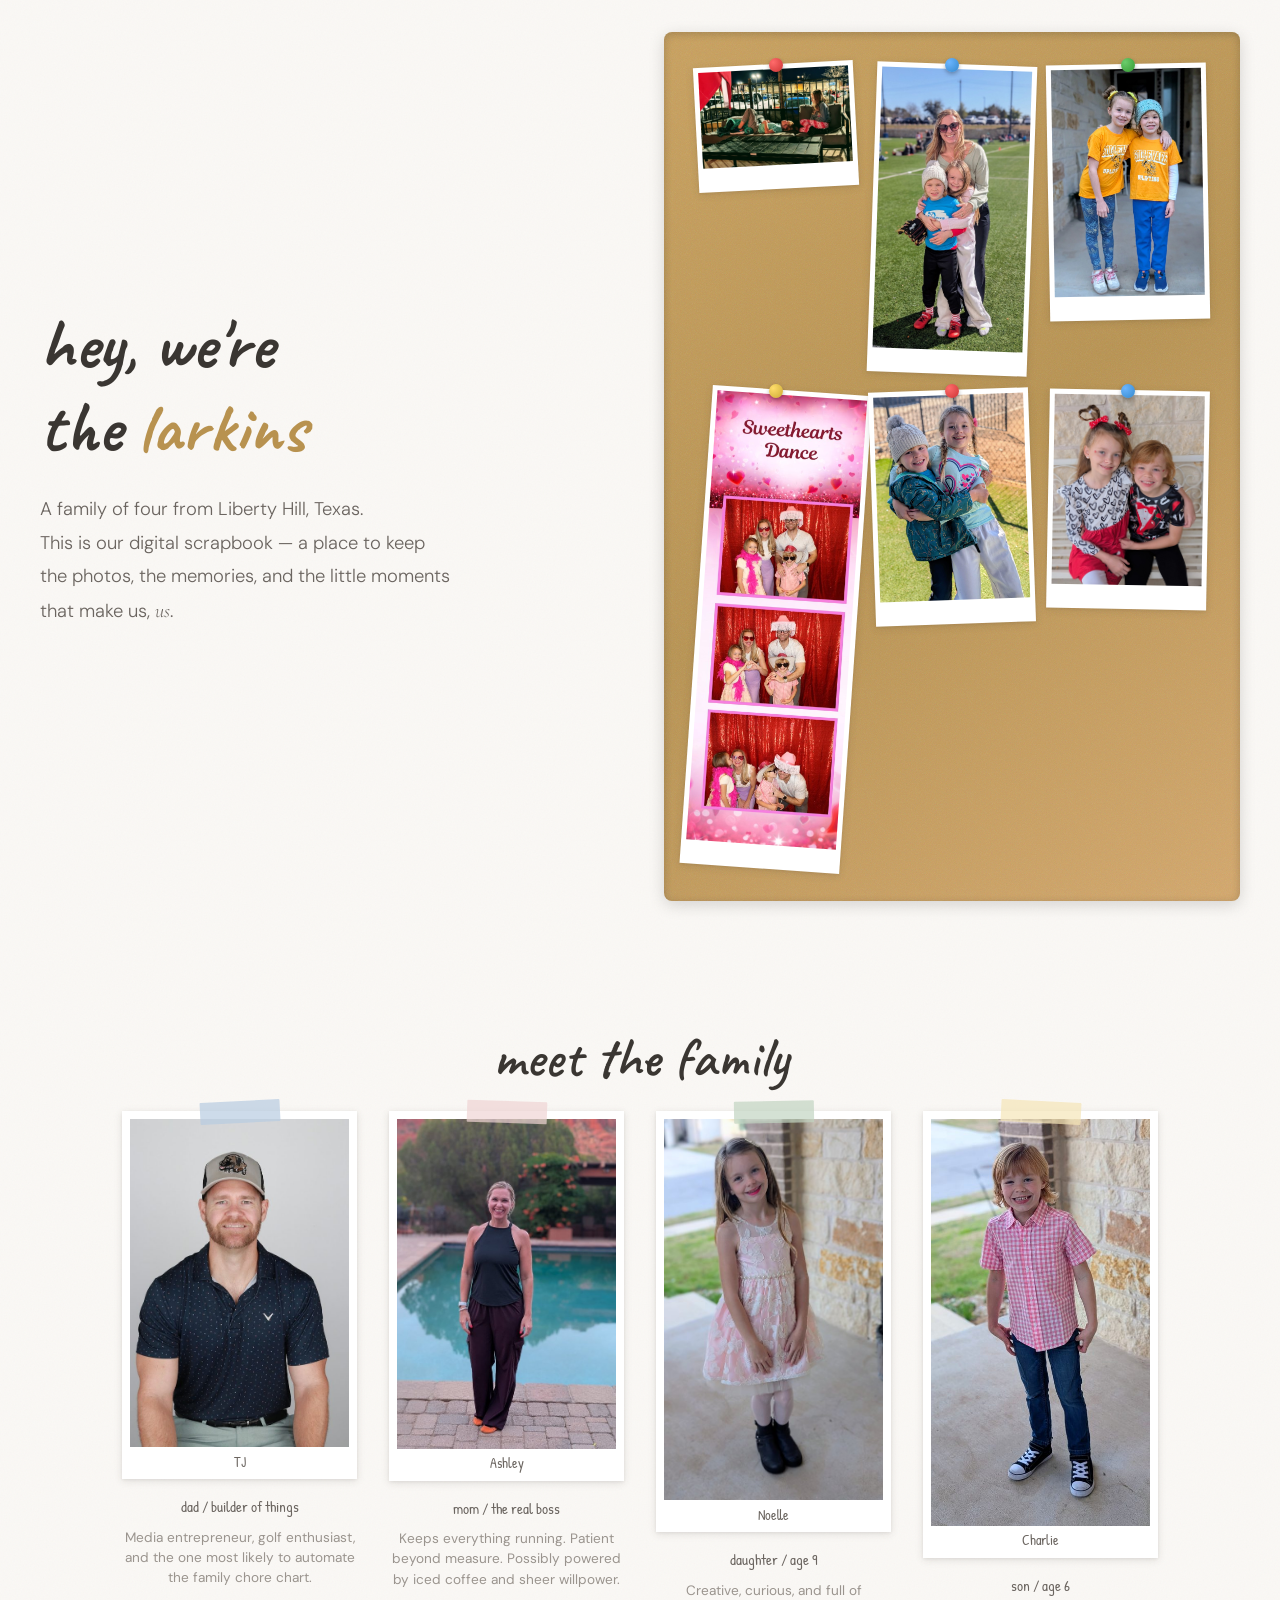
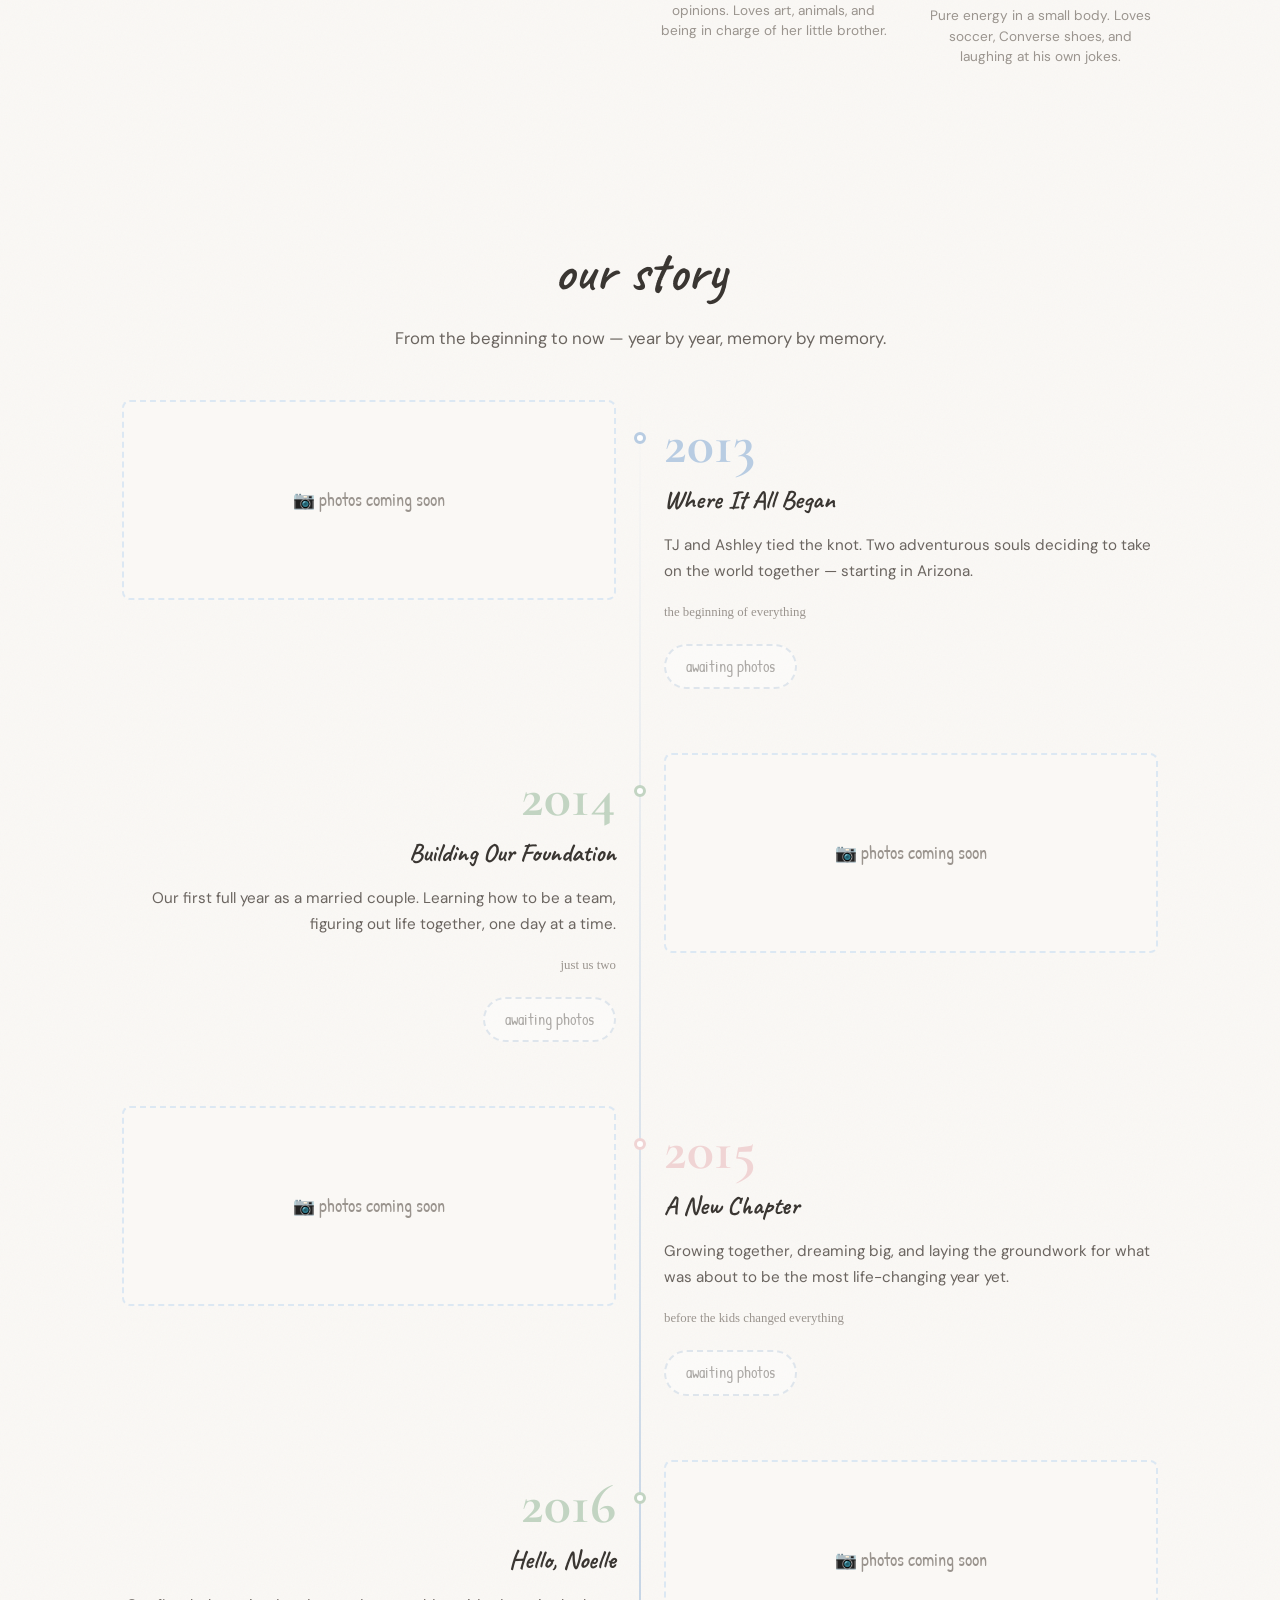
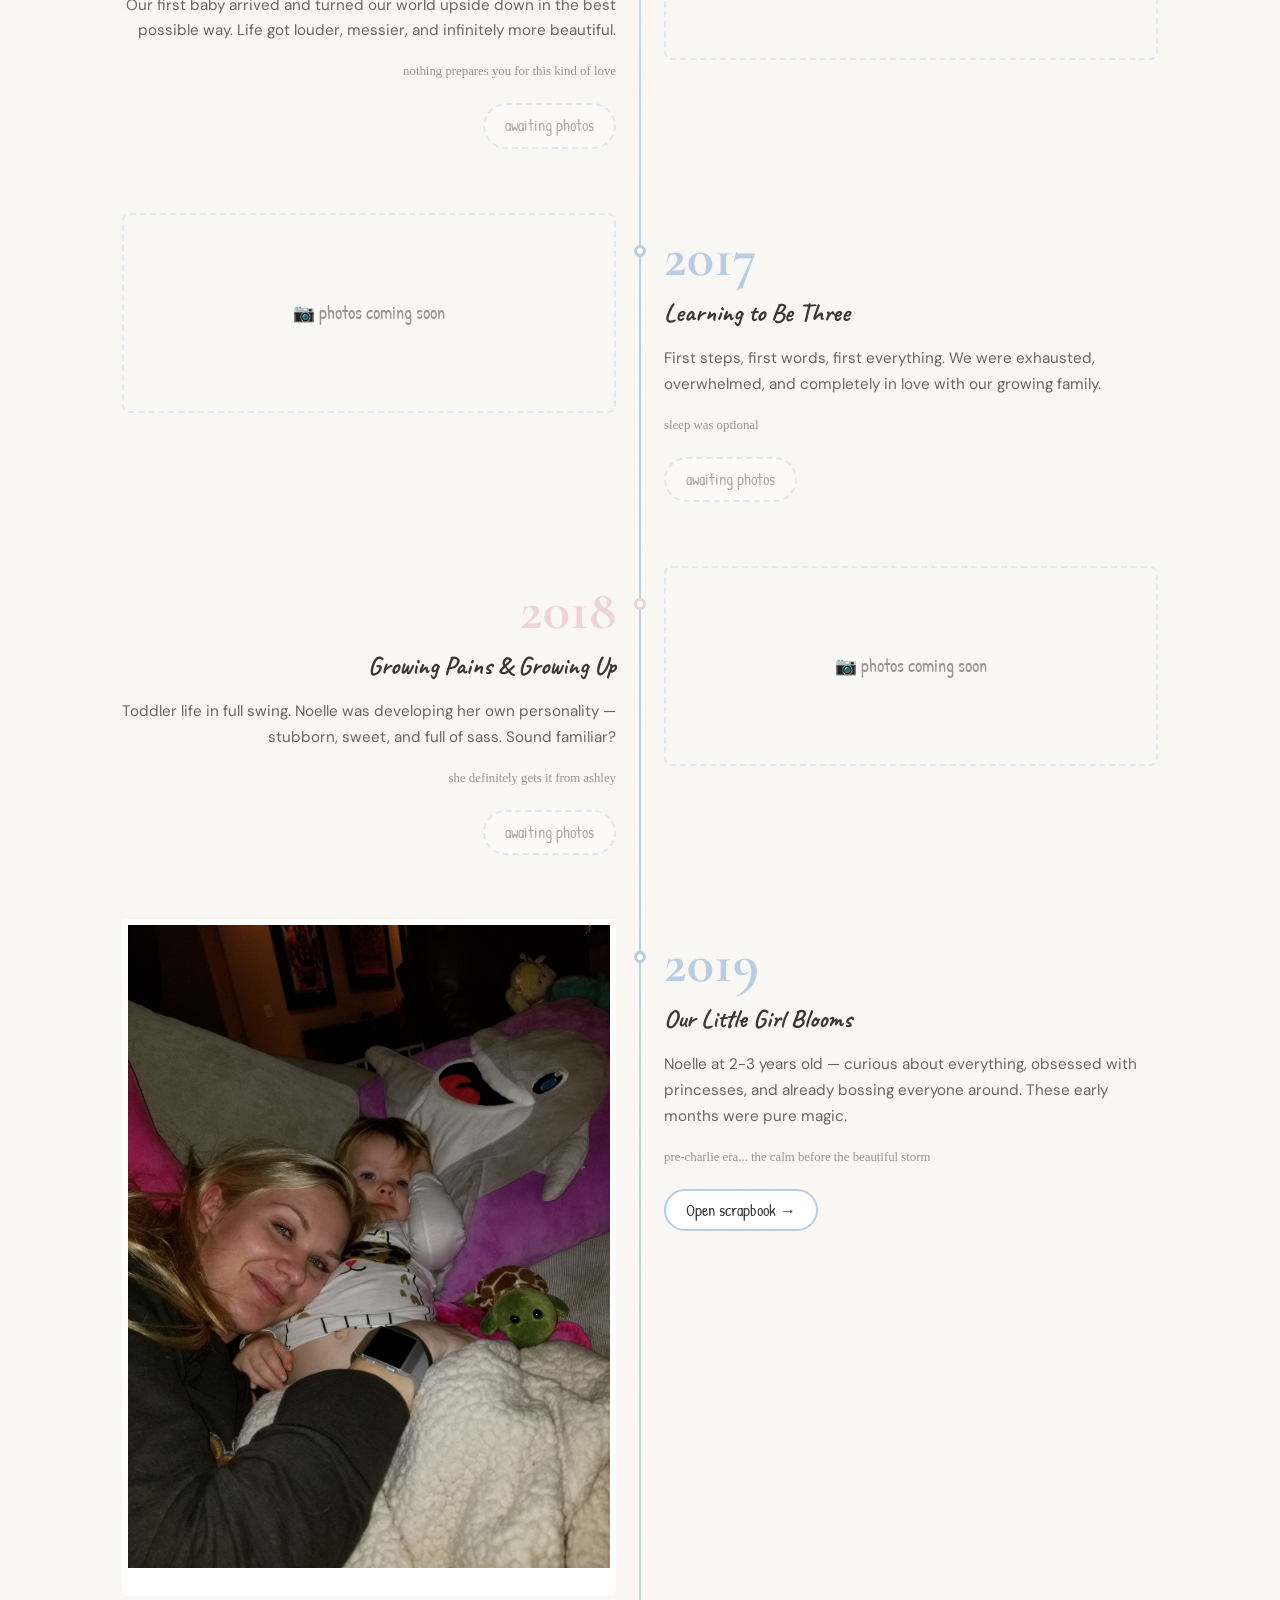
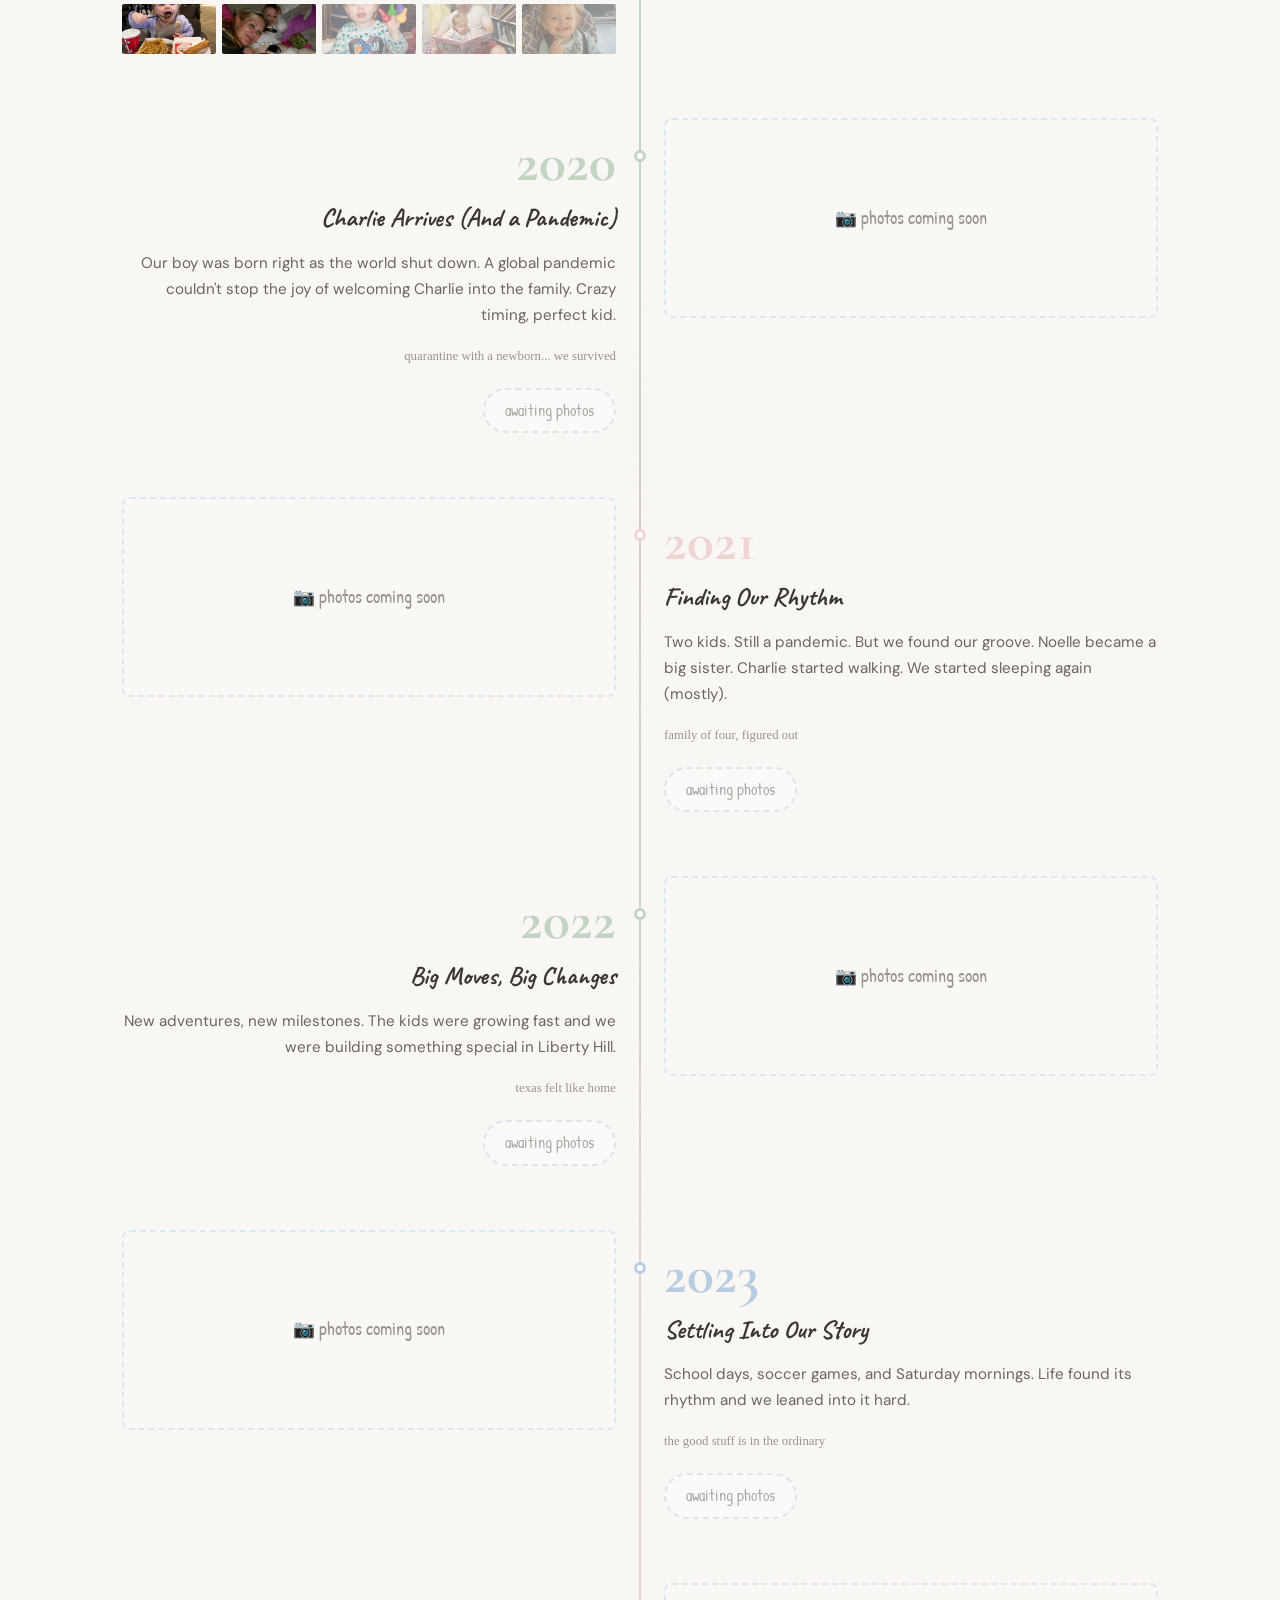
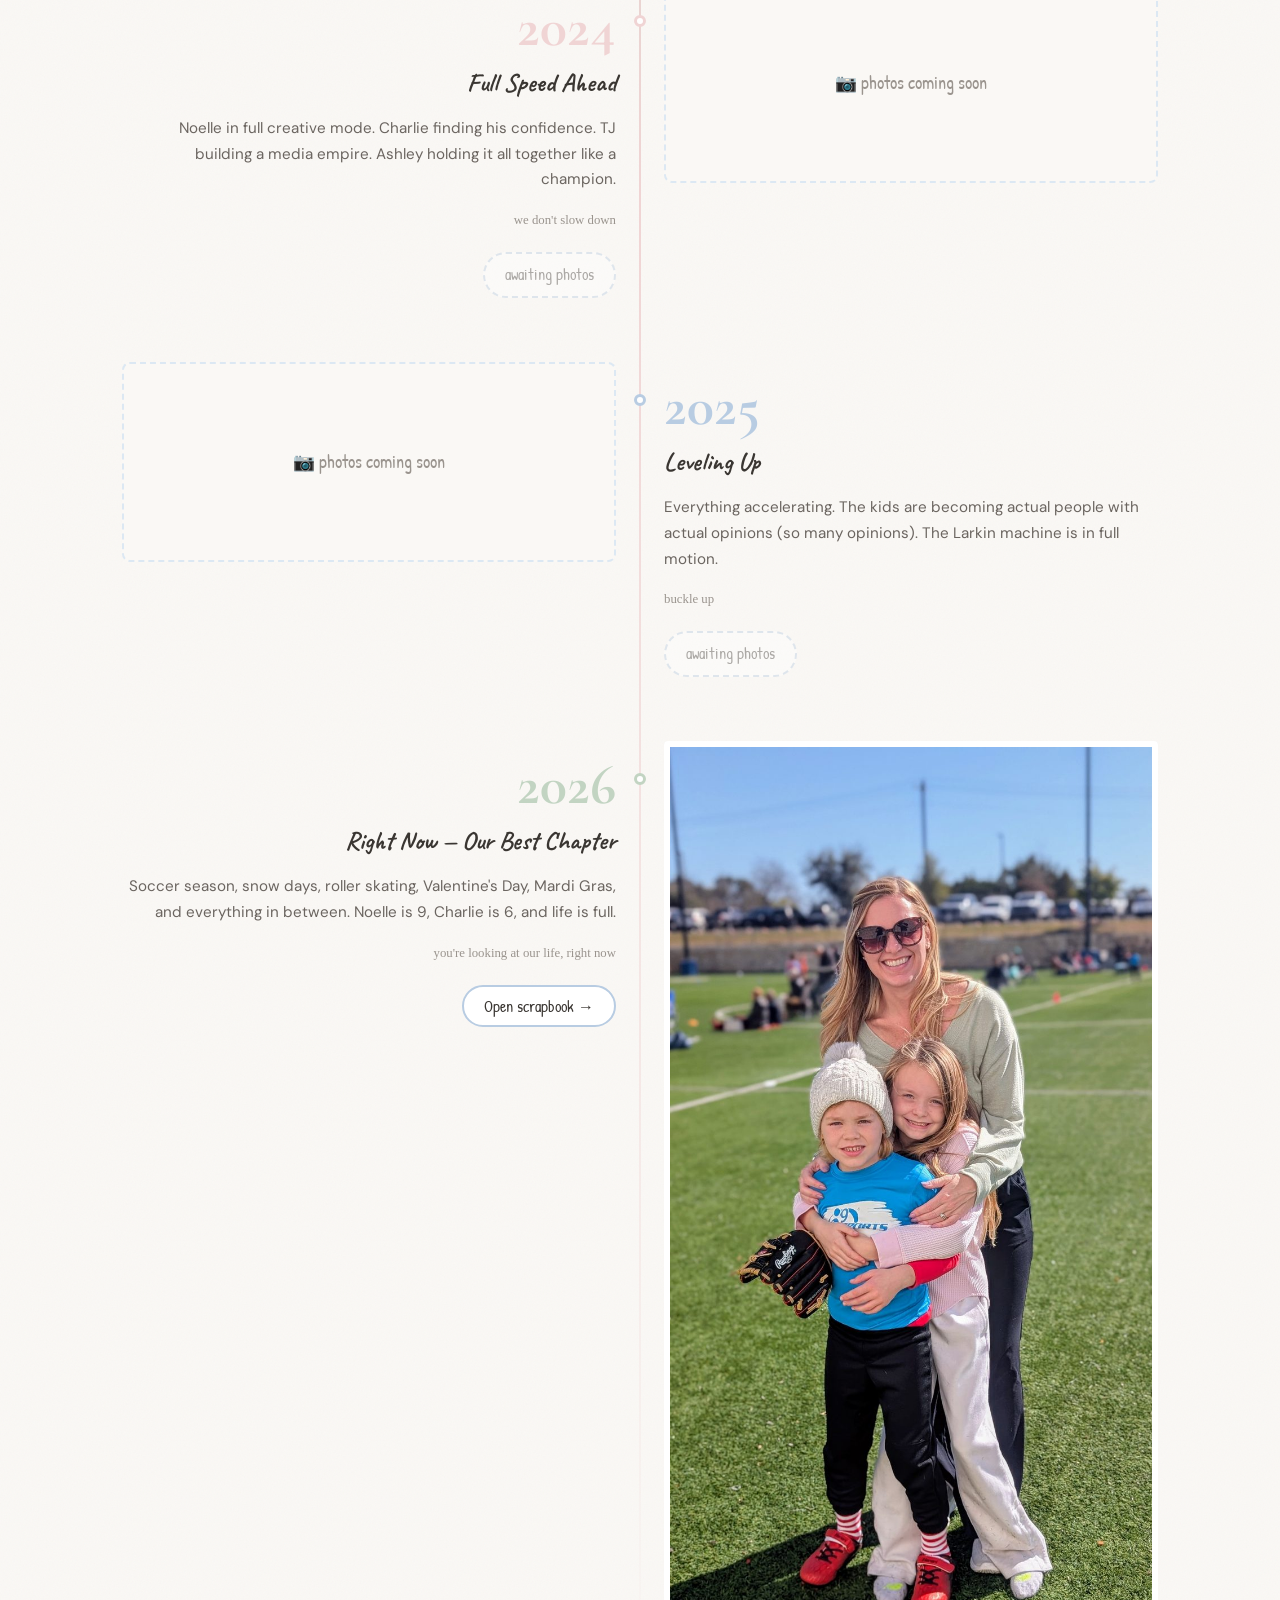
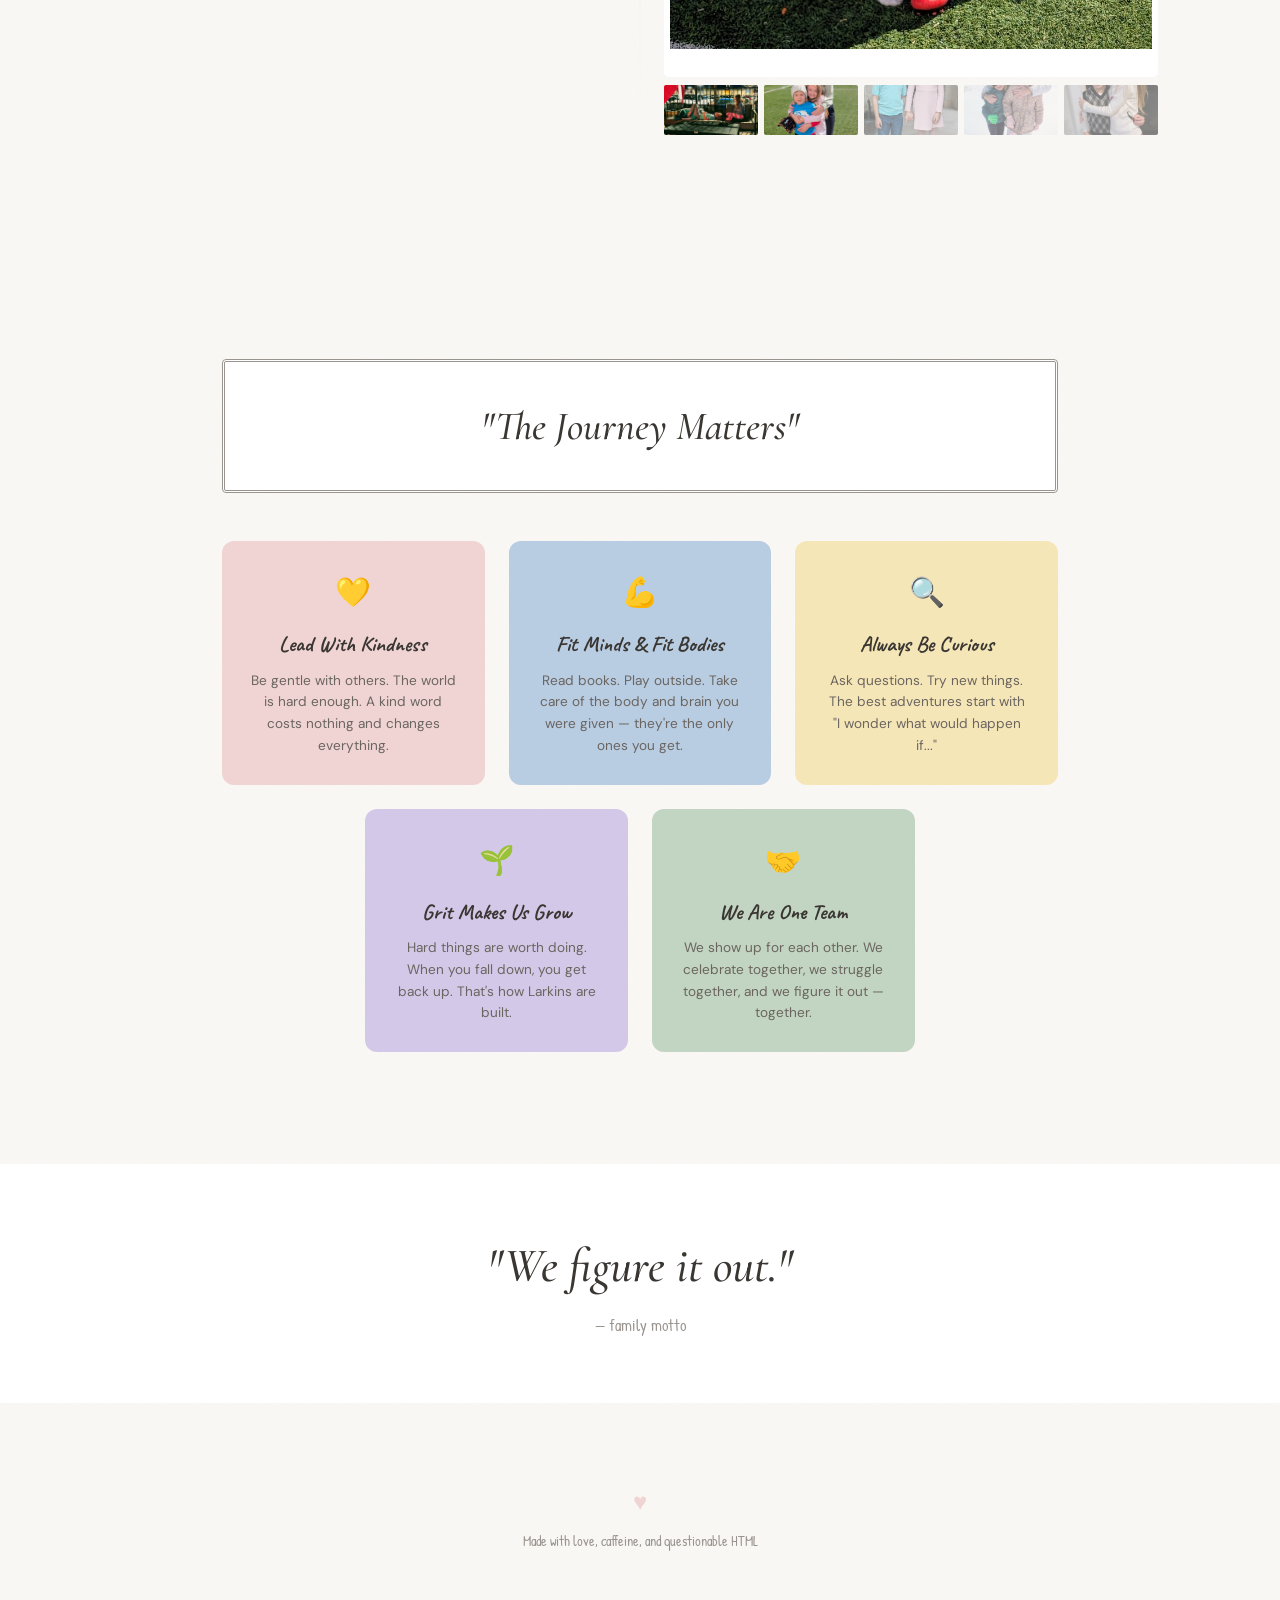
==== index.html @ 4026e767 "Complete site rebuild - multi-file architecture with optimized photos Co-Authored-By: Claude Opus 4." ====
<!DOCTYPE html>
<html lang="en">
<head>
  <meta charset="UTF-8">
  <meta name="viewport" content="width=device-width, initial-scale=1.0">
  <title>The Larkins — A Family Scrapbook</title>
  <meta name="description" content="A permanent digital family scrapbook for the Larkin family. Our story, our photos, our memories.">
  
  <!-- Fonts -->
  <link rel="preconnect" href="https://fonts.googleapis.com">
  <link rel="preconnect" href="https://fonts.gstatic.com" crossorigin>
  <link href="https://fonts.googleapis.com/css2?family=Caveat:wght@400;600;700&family=Cormorant+Garamond:ital,wght@0,400;0,500;0,600;0,700;1,400;1,500&family=DM+Sans:wght@300;400;500;600&family=Homemade+Apple&family=Patrick+Hand&display=swap" rel="stylesheet">
  
  <link rel="stylesheet" href="styles.css">
</head>
<body>
  <!-- ======== HOMEPAGE ======== -->
  <div id="page-home" class="page active">
    
    <!-- HERO -->
    <section class="hero">
      <div class="hero-inner">
        <div class="hero-text">
          <h1 class="hero-title">hey, we're<br>the <span class="highlight">larkins</span></h1>
          <p class="hero-subtitle">A family of four from Liberty Hill, Texas.<br>This is our digital scrapbook — a place to keep<br>the photos, the memories, and the little moments<br>that make us, <em>us</em>.</p>
        </div>
        <div class="hero-corkboard">
          <div class="corkboard" id="corkboard">
            <!-- 6 polaroids populated by JS -->
          </div>
        </div>
      </div>
    </section>

    <!-- MEET THE FAMILY -->
    <section class="meet-family" id="meet-family">
      <h2 class="section-title handwriting">meet the family</h2>
      <div class="family-cards">
        <div class="family-card reveal" style="--rotate: -2deg">
          <div class="polaroid">
            <div class="washi-tape washi-blue"></div>
            <img src="photos/headshots/tj.jpg" alt="TJ Larkin" loading="lazy">
            <div class="polaroid-caption">TJ</div>
          </div>
          <p class="card-role">dad / builder of things</p>
          <p class="card-desc">Media entrepreneur, golf enthusiast, and the one most likely to automate the family chore chart.</p>
        </div>
        <div class="family-card reveal" style="--rotate: 1.5deg; animation-delay: 0.1s">
          <div class="polaroid">
            <div class="washi-tape washi-pink"></div>
            <img src="photos/headshots/ashley.jpg" alt="Ashley Larkin" loading="lazy">
            <div class="polaroid-caption">Ashley</div>
          </div>
          <p class="card-role">mom / the real boss</p>
          <p class="card-desc">Keeps everything running. Patient beyond measure. Possibly powered by iced coffee and sheer willpower.</p>
        </div>
        <div class="family-card reveal" style="--rotate: -1deg; animation-delay: 0.2s">
          <div class="polaroid">
            <div class="washi-tape washi-sage"></div>
            <img src="photos/headshots/noelle.jpg" alt="Noelle Larkin" loading="lazy">
            <div class="polaroid-caption">Noelle</div>
          </div>
          <p class="card-role">daughter / age 9</p>
          <p class="card-desc">Creative, curious, and full of opinions. Loves art, animals, and being in charge of her little brother.</p>
        </div>
        <div class="family-card reveal" style="--rotate: 2deg; animation-delay: 0.3s">
          <div class="polaroid">
            <div class="washi-tape washi-yellow"></div>
            <img src="photos/headshots/charlie.jpg" alt="Charlie Larkin" loading="lazy">
            <div class="polaroid-caption">Charlie</div>
          </div>
          <p class="card-role">son / age 6</p>
          <p class="card-desc">Pure energy in a small body. Loves soccer, Converse shoes, and laughing at his own jokes.</p>
        </div>
      </div>
    </section>

    <!-- OUR STORY TIMELINE -->
    <section class="timeline-section" id="our-story">
      <h2 class="section-title handwriting">our story</h2>
      <p class="section-intro">From the beginning to now — year by year, memory by memory.</p>
      <div class="timeline" id="timeline">
        <!-- Populated by JS -->
      </div>
    </section>

    <!-- FAMILY VALUES -->
    <section class="values-section" id="values">
      <div class="values-hero-frame reveal">
        <p class="values-hero-text">"The Journey Matters"</p>
      </div>
      <div class="values-grid">
        <div class="value-card reveal" style="--bg: var(--blush)">
          <div class="value-icon">💛</div>
          <h3>Lead With Kindness</h3>
          <p>Be gentle with others. The world is hard enough. A kind word costs nothing and changes everything.</p>
        </div>
        <div class="value-card reveal" style="--bg: var(--dusty-blue)">
          <div class="value-icon">💪</div>
          <h3>Fit Minds & Fit Bodies</h3>
          <p>Read books. Play outside. Take care of the body and brain you were given — they're the only ones you get.</p>
        </div>
        <div class="value-card reveal" style="--bg: var(--butter-yellow)">
          <div class="value-icon">🔍</div>
          <h3>Always Be Curious</h3>
          <p>Ask questions. Try new things. The best adventures start with "I wonder what would happen if..."</p>
        </div>
        <div class="value-card reveal" style="--bg: var(--lavender)">
          <div class="value-icon">🌱</div>
          <h3>Grit Makes Us Grow</h3>
          <p>Hard things are worth doing. When you fall down, you get back up. That's how Larkins are built.</p>
        </div>
        <div class="value-card reveal" style="--bg: var(--sage)">
          <div class="value-icon">🤝</div>
          <h3>We Are One Team</h3>
          <p>We show up for each other. We celebrate together, we struggle together, and we figure it out — together.</p>
        </div>
      </div>
    </section>

    <!-- QUOTE STRIP -->
    <section class="quote-strip">
      <p class="family-motto">"We figure it out."</p>
      <p class="motto-label">— family motto</p>
    </section>

    <!-- FOOTER -->
    <footer class="site-footer">
      <p class="footer-heart">♥</p>
      <p class="footer-text">Made with love, caffeine, and questionable HTML</p>
    </footer>
  </div>

  <!-- ======== SCRAPBOOK YEAR PAGES ======== -->
  <div id="page-scrapbook" class="page">
    <button class="back-btn" onclick="navigateTo('home')">← Back to story</button>
    <div class="scrapbook-header">
      <div class="scrapbook-year-bg" id="scrapbook-year-bg"></div>
      <h1 class="scrapbook-headline handwriting" id="scrapbook-headline"></h1>
      <p class="scrapbook-description" id="scrapbook-description"></p>
    </div>
    <div class="scrapbook-photos" id="scrapbook-photos">
      <!-- Populated by JS -->
    </div>
  </div>

  <!-- ======== PHOTO MODAL ======== -->
  <div class="photo-modal" id="photo-modal">
    <div class="modal-backdrop" onclick="closeModal()"></div>
    <div class="modal-content" id="modal-content">
      <div class="modal-card" id="modal-card">
        <div class="modal-front" id="modal-front">
          <img id="modal-img" src="" alt="">
        </div>
        <div class="modal-back" id="modal-back">
          <div class="notebook-lines"></div>
          <p class="back-text">This moment matters.</p>
          <p class="back-date" id="modal-date"></p>
        </div>
      </div>
    </div>
  </div>

  <script src="data.js"></script>
  <script src="app.js"></script>
</body>
</html>
---- styles.css ----
/* ===== DESIGN TOKENS ===== */
:root {
  --cream: #faf8f5;
  --white: #ffffff;
  --dusty-blue: #b8cce2;
  --dusty-blue-light: #dce8f3;
  --sage: #c2d4c2;
  --sage-light: #e2ede2;
  --blush: #f0d4d4;
  --blush-light: #f8eaea;
  --butter-yellow: #f5e6b8;
  --butter-yellow-light: #faf3dc;
  --lavender: #d4c8e8;
  --lavender-light: #ede8f5;
  --text-dark: #3a3632;
  --text-medium: #6b6560;
  --text-light: #9a948e;
  --polaroid-shadow: rgba(60, 50, 40, 0.12);
  --cork: #d4a76a;
  --cork-dark: #b8924f;

  --font-display: 'Cormorant Garamond', Georgia, serif;
  --font-handwriting: 'Caveat', cursive;
  --font-casual: 'Patrick Hand', cursive;
  --font-organic: 'Homemade Apple', cursive;
  --font-body: 'DM Sans', -apple-system, sans-serif;
}

/* ===== RESET & BASE ===== */
*, *::before, *::after { box-sizing: border-box; margin: 0; padding: 0; }

html { scroll-behavior: smooth; }

body {
  font-family: var(--font-body);
  color: var(--text-dark);
  background: var(--cream);
  line-height: 1.6;
  overflow-x: hidden;
  /* Paper grain texture via CSS */
  background-image: 
    url("data:image/svg+xml,%3Csvg width='200' height='200' xmlns='http://www.w3.org/2000/svg'%3E%3Cfilter id='n'%3E%3CfeTurbulence type='fractalNoise' baseFrequency='0.65' numOctaves='3' stitchTiles='stitch'/%3E%3C/filter%3E%3Crect width='100%25' height='100%25' filter='url(%23n)' opacity='0.03'/%3E%3C/svg%3E");
}

img { max-width: 100%; display: block; }

.page { display: none; }
.page.active { display: block; }

/* ===== ANIMATIONS ===== */
.reveal {
  opacity: 0;
  transform: translateY(30px);
  transition: opacity 0.7s ease, transform 0.7s ease;
}
.reveal.visible {
  opacity: 1;
  transform: translateY(0);
}

@keyframes float {
  0%, 100% { transform: translateY(0px) rotate(var(--rotate, 0deg)); }
  50% { transform: translateY(-6px) rotate(var(--rotate, 0deg)); }
}

@keyframes fadeIn {
  from { opacity: 0; }
  to { opacity: 1; }
}

/* ===== POLAROID ===== */
.polaroid {
  background: white;
  padding: 8px 8px 32px 8px;
  box-shadow: 0 2px 8px var(--polaroid-shadow), 0 1px 3px rgba(0,0,0,0.06);
  position: relative;
  cursor: pointer;
  transition: transform 0.3s ease, box-shadow 0.3s ease;
}
.polaroid:hover {
  transform: scale(1.02) rotate(0deg) !important;
  box-shadow: 0 8px 24px var(--polaroid-shadow);
}
.polaroid img {
  width: 100%;
  height: auto;
  display: block;
}
.polaroid-caption {
  position: absolute;
  bottom: 6px;
  left: 0;
  right: 0;
  text-align: center;
  font-family: var(--font-casual);
  font-size: 0.85rem;
  color: var(--text-medium);
  padding: 0 8px;
}

/* ===== WASHI TAPE ===== */
.washi-tape {
  position: absolute;
  top: -10px;
  left: 50%;
  transform: translateX(-50%) rotate(-2deg);
  width: 80px;
  height: 22px;
  opacity: 0.7;
  z-index: 2;
  border-radius: 1px;
}
.washi-blue { background: var(--dusty-blue); transform: translateX(-50%) rotate(-3deg); }
.washi-pink { background: var(--blush); transform: translateX(-50%) rotate(2deg); }
.washi-sage { background: var(--sage); transform: translateX(-50%) rotate(-1deg); }
.washi-yellow { background: var(--butter-yellow); transform: translateX(-50%) rotate(3deg); }
.washi-lavender { background: var(--lavender); transform: translateX(-50%) rotate(-2deg); }

/* ===== SECTION TITLES ===== */
.section-title {
  text-align: center;
  margin-bottom: 0.5rem;
}
.section-title.handwriting {
  font-family: var(--font-handwriting);
  font-size: clamp(2rem, 5vw, 3.5rem);
  font-weight: 600;
  color: var(--text-dark);
}
.section-intro {
  text-align: center;
  color: var(--text-medium);
  font-size: 1.05rem;
  margin-bottom: 3rem;
  font-family: var(--font-body);
}

/* ===== HERO ===== */
.hero {
  min-height: 90vh;
  display: flex;
  align-items: center;
  padding: 2rem;
}
.hero-inner {
  max-width: 1200px;
  margin: 0 auto;
  display: grid;
  grid-template-columns: 1fr 1fr;
  gap: 3rem;
  align-items: center;
  width: 100%;
}
.hero-title {
  font-family: var(--font-handwriting);
  font-size: clamp(2.5rem, 6vw, 4.5rem);
  font-weight: 700;
  line-height: 1.15;
  color: var(--text-dark);
  margin-bottom: 1.5rem;
}
.hero-title .highlight {
  color: var(--cork-dark);
  position: relative;
}
.hero-subtitle {
  font-family: var(--font-body);
  font-size: clamp(0.95rem, 1.5vw, 1.15rem);
  color: var(--text-medium);
  line-height: 1.8;
  font-weight: 300;
}
.hero-subtitle em {
  font-family: var(--font-display);
  font-style: italic;
  font-size: 1.1em;
}

/* Corkboard */
.corkboard {
  background: linear-gradient(145deg, #c9a05c, #b8924f, #d4a76a);
  border-radius: 8px;
  padding: 2rem;
  display: grid;
  grid-template-columns: repeat(3, 1fr);
  gap: 1rem;
  box-shadow: 
    inset 0 2px 8px rgba(0,0,0,0.2),
    0 4px 16px rgba(0,0,0,0.15);
  position: relative;
  min-height: 380px;
}
.corkboard::before {
  content: '';
  position: absolute;
  inset: 0;
  border-radius: 8px;
  background-image: url("data:image/svg+xml,%3Csvg width='100' height='100' xmlns='http://www.w3.org/2000/svg'%3E%3Cfilter id='n'%3E%3CfeTurbulence type='fractalNoise' baseFrequency='1.2' numOctaves='4' stitchTiles='stitch'/%3E%3C/filter%3E%3Crect width='100%25' height='100%25' filter='url(%23n)' opacity='0.15'/%3E%3C/svg%3E");
  pointer-events: none;
}
.cork-pin {
  position: relative;
  animation: float 4s ease-in-out infinite;
}
.cork-pin .polaroid {
  padding: 5px 5px 24px 5px;
  transform: rotate(var(--rotate, 0deg));
}
.cork-pin .polaroid-caption {
  font-size: 0.7rem;
  bottom: 4px;
}
.push-pin {
  position: absolute;
  top: -6px;
  left: 50%;
  transform: translateX(-50%);
  width: 14px;
  height: 14px;
  border-radius: 50%;
  z-index: 3;
  box-shadow: 0 2px 4px rgba(0,0,0,0.3);
}
.pin-red { background: radial-gradient(circle at 30% 30%, #ff6b6b, #cc3333); }
.pin-blue { background: radial-gradient(circle at 30% 30%, #6bb5ff, #3388cc); }
.pin-green { background: radial-gradient(circle at 30% 30%, #6bcc6b, #339933); }
.pin-yellow { background: radial-gradient(circle at 30% 30%, #ffdd6b, #ccaa33); }

/* ===== MEET THE FAMILY ===== */
.meet-family {
  padding: 5rem 2rem;
  max-width: 1100px;
  margin: 0 auto;
}
.family-cards {
  display: grid;
  grid-template-columns: repeat(4, 1fr);
  gap: 2rem;
}
.family-card {
  text-align: center;
  transform: rotate(var(--rotate, 0deg));
}
.family-card .polaroid {
  margin-bottom: 1rem;
}
.card-role {
  font-family: var(--font-casual);
  color: var(--text-medium);
  font-size: 0.95rem;
  margin-bottom: 0.5rem;
}
.card-desc {
  font-family: var(--font-body);
  color: var(--text-light);
  font-size: 0.85rem;
  line-height: 1.5;
}

/* ===== TIMELINE ===== */
.timeline-section {
  padding: 5rem 2rem;
  max-width: 1100px;
  margin: 0 auto;
}
.timeline {
  position: relative;
}
.timeline::before {
  content: '';
  position: absolute;
  left: 50%;
  top: 0;
  bottom: 0;
  width: 2px;
  background: linear-gradient(to bottom, transparent, var(--dusty-blue), var(--sage), var(--blush), transparent);
  transform: translateX(-50%);
}

.timeline-entry {
  display: grid;
  grid-template-columns: 1fr 1fr;
  gap: 3rem;
  margin-bottom: 4rem;
  position: relative;
  align-items: start;
}
.timeline-entry::before {
  content: '';
  position: absolute;
  left: 50%;
  top: 2rem;
  width: 12px;
  height: 12px;
  background: white;
  border: 3px solid var(--dusty-blue);
  border-radius: 50%;
  transform: translateX(-50%);
  z-index: 2;
}
.timeline-entry:nth-child(even)::before { border-color: var(--sage); }
.timeline-entry:nth-child(3n)::before { border-color: var(--blush); }

.timeline-photos {
  position: relative;
  aspect-ratio: auto;
}
.timeline-photo-main {
  position: relative;
  overflow: hidden;
  border-radius: 4px;
}
.timeline-photo-main .polaroid {
  padding: 6px 6px 28px 6px;
}
.timeline-photo-slide {
  position: absolute;
  inset: 0;
  opacity: 0;
  transition: opacity 0.8s ease;
}
.timeline-photo-slide.active {
  opacity: 1;
  position: relative;
}
.timeline-photo-slide img {
  width: 100%;
  height: auto;
}

.timeline-thumbs {
  display: flex;
  gap: 6px;
  margin-top: 8px;
}
.timeline-thumb {
  flex: 1;
  opacity: 0.5;
  cursor: pointer;
  transition: opacity 0.3s;
  border-radius: 2px;
  overflow: hidden;
}
.timeline-thumb.active { opacity: 1; }
.timeline-thumb img {
  width: 100%;
  height: 50px;
  object-fit: cover;
}

.timeline-content {
  padding-top: 1rem;
}
.timeline-year {
  font-family: var(--font-display);
  font-size: 3.5rem;
  font-weight: 700;
  color: var(--dusty-blue);
  line-height: 1;
  margin-bottom: 0.5rem;
}
.timeline-entry:nth-child(even) .timeline-year { color: var(--sage); }
.timeline-entry:nth-child(3n) .timeline-year { color: var(--blush); }

.timeline-headline {
  font-family: var(--font-handwriting);
  font-size: 1.6rem;
  color: var(--text-dark);
  margin-bottom: 0.75rem;
}
.timeline-summary {
  font-family: var(--font-body);
  color: var(--text-medium);
  font-size: 0.95rem;
  line-height: 1.7;
  margin-bottom: 1rem;
}
.timeline-note {
  font-family: var(--font-organic);
  color: var(--text-light);
  font-size: 0.8rem;
  margin-bottom: 1.25rem;
  line-height: 1.8;
}
.timeline-btn {
  display: inline-block;
  font-family: var(--font-casual);
  font-size: 1rem;
  color: var(--text-dark);
  background: white;
  border: 2px solid var(--dusty-blue);
  padding: 0.5rem 1.25rem;
  border-radius: 30px;
  cursor: pointer;
  transition: all 0.3s ease;
  text-decoration: none;
}
.timeline-btn:hover {
  background: var(--dusty-blue-light);
  transform: translateY(-2px);
}
.timeline-btn.placeholder {
  opacity: 0.4;
  cursor: default;
  border-style: dashed;
}
.timeline-btn.placeholder:hover {
  background: white;
  transform: none;
}

/* Alternate layout for even entries */
.timeline-entry:nth-child(even) .timeline-photos { order: 2; }
.timeline-entry:nth-child(even) .timeline-content { order: 1; text-align: right; }

/* Placeholder years */
.timeline-placeholder .timeline-photo-main {
  background: var(--cream);
  border: 2px dashed var(--dusty-blue-light);
  border-radius: 8px;
  min-height: 200px;
  display: flex;
  align-items: center;
  justify-content: center;
}
.timeline-placeholder .placeholder-text {
  font-family: var(--font-casual);
  color: var(--text-light);
  font-size: 1.1rem;
  text-align: center;
  padding: 2rem;
}

/* ===== VALUES ===== */
.values-section {
  padding: 5rem 2rem;
  max-width: 900px;
  margin: 0 auto;
}
.values-hero-frame {
  text-align: center;
  margin-bottom: 3rem;
  padding: 2rem;
  border: 3px double var(--text-light);
  border-radius: 4px;
  background: white;
}
.values-hero-text {
  font-family: var(--font-display);
  font-style: italic;
  font-size: clamp(1.5rem, 3.5vw, 2.5rem);
  color: var(--text-dark);
  font-weight: 500;
}
.values-grid {
  display: grid;
  grid-template-columns: repeat(3, 1fr);
  gap: 1.5rem;
}
.values-grid .value-card:nth-child(4),
.values-grid .value-card:nth-child(5) {
  /* Center the bottom 2 */
}
.value-card {
  background: var(--bg, var(--cream));
  padding: 1.75rem;
  border-radius: 12px;
  text-align: center;
  transition: transform 0.3s ease;
}
.value-card:hover {
  transform: translateY(-4px);
}
.value-icon {
  font-size: 1.8rem;
  margin-bottom: 0.75rem;
}
.value-card h3 {
  font-family: var(--font-handwriting);
  font-size: 1.35rem;
  color: var(--text-dark);
  margin-bottom: 0.5rem;
}
.value-card p {
  font-family: var(--font-body);
  color: var(--text-medium);
  font-size: 0.85rem;
  line-height: 1.6;
}

/* Bottom 2 values centered */
.values-grid {
  display: grid;
  grid-template-columns: repeat(6, 1fr);
}
.value-card:nth-child(1) { grid-column: 1 / 3; }
.value-card:nth-child(2) { grid-column: 3 / 5; }
.value-card:nth-child(3) { grid-column: 5 / 7; }
.value-card:nth-child(4) { grid-column: 2 / 4; }
.value-card:nth-child(5) { grid-column: 4 / 6; }

/* ===== QUOTE STRIP ===== */
.quote-strip {
  padding: 4rem 2rem;
  text-align: center;
  background: white;
  margin: 2rem 0;
}
.family-motto {
  font-family: var(--font-display);
  font-style: italic;
  font-size: clamp(1.8rem, 4vw, 3rem);
  color: var(--text-dark);
  font-weight: 500;
  margin-bottom: 0.5rem;
}
.motto-label {
  font-family: var(--font-casual);
  color: var(--text-light);
  font-size: 1rem;
}

/* ===== FOOTER ===== */
.site-footer {
  padding: 3rem 2rem;
  text-align: center;
}
.footer-heart {
  font-size: 1.5rem;
  color: var(--blush);
  margin-bottom: 0.5rem;
}
.footer-text {
  font-family: var(--font-casual);
  color: var(--text-light);
  font-size: 0.9rem;
}

/* ===== SCRAPBOOK YEAR PAGE ===== */
.back-btn {
  position: fixed;
  top: 1rem;
  left: 1rem;
  z-index: 100;
  font-family: var(--font-casual);
  font-size: 1rem;
  background: white;
  border: 2px solid var(--dusty-blue);
  padding: 0.5rem 1rem;
  border-radius: 30px;
  cursor: pointer;
  transition: all 0.3s ease;
  box-shadow: 0 2px 8px rgba(0,0,0,0.1);
}
.back-btn:hover {
  background: var(--dusty-blue-light);
  transform: translateY(-2px);
}

.scrapbook-header {
  text-align: center;
  padding: 6rem 2rem 3rem;
  position: relative;
  overflow: hidden;
}
.scrapbook-year-bg {
  position: absolute;
  top: 50%;
  left: 50%;
  transform: translate(-50%, -50%);
  font-family: var(--font-display);
  font-size: clamp(8rem, 20vw, 16rem);
  font-weight: 700;
  color: var(--dusty-blue);
  opacity: 0.08;
  pointer-events: none;
  white-space: nowrap;
}
.scrapbook-headline {
  font-size: clamp(2rem, 5vw, 3rem);
  position: relative;
  z-index: 1;
  margin-bottom: 1rem;
}
.scrapbook-description {
  font-family: var(--font-body);
  color: var(--text-medium);
  font-size: 1.05rem;
  max-width: 600px;
  margin: 0 auto;
  position: relative;
  z-index: 1;
  line-height: 1.7;
}

.scrapbook-photos {
  max-width: 1100px;
  margin: 0 auto;
  padding: 2rem;
}

.month-divider {
  font-family: var(--font-handwriting);
  font-size: 1.8rem;
  color: var(--text-light);
  margin: 3rem 0 1.5rem;
  padding-left: 0.5rem;
}

.month-grid {
  display: flex;
  flex-wrap: wrap;
  gap: 1.5rem;
  justify-content: center;
}

.scrapbook-item {
  transform: rotate(var(--rotate, 0deg));
  transition: transform 0.3s ease;
}
.scrapbook-item:hover {
  transform: rotate(0deg) scale(1.03);
  z-index: 5;
}
.scrapbook-item.portrait {
  width: clamp(160px, 22vw, 220px);
}
.scrapbook-item.landscape {
  width: clamp(220px, 30vw, 320px);
}
.scrapbook-item .polaroid {
  padding: 6px 6px 28px 6px;
}
.scrapbook-item .polaroid-caption {
  font-size: 0.75rem;
}

/* Video indicator */
.video-indicator {
  font-family: var(--font-casual);
  color: var(--text-medium);
  font-size: 0.75rem;
}

/* ===== PHOTO MODAL ===== */
.photo-modal {
  display: none;
  position: fixed;
  inset: 0;
  z-index: 1000;
  align-items: center;
  justify-content: center;
}
.photo-modal.open {
  display: flex;
}
.modal-backdrop {
  position: absolute;
  inset: 0;
  background: rgba(0, 0, 0, 0.6);
  backdrop-filter: blur(8px);
  -webkit-backdrop-filter: blur(8px);
  cursor: pointer;
}
.modal-content {
  position: relative;
  z-index: 1;
  perspective: 1200px;
  cursor: pointer;
}
.modal-card {
  position: relative;
  transform-style: preserve-3d;
  transition: transform 0.6s ease;
}
.modal-card.flipped {
  transform: rotateY(180deg);
}
.modal-front, .modal-back {
  backface-visibility: hidden;
  border-radius: 4px;
}
.modal-front {
  background: white;
  padding: 10px 10px 40px 10px;
  box-shadow: 0 10px 40px rgba(0,0,0,0.3);
}
.modal-front img {
  max-width: 85vw;
  max-height: 80vh;
  width: auto;
  height: auto;
  display: block;
}
.modal-back {
  position: absolute;
  inset: 0;
  background: #fdf6e3;
  transform: rotateY(180deg);
  padding: 2rem;
  display: flex;
  flex-direction: column;
  align-items: center;
  justify-content: center;
  box-shadow: 0 10px 40px rgba(0,0,0,0.3);
  /* Notebook lines */
  background-image: repeating-linear-gradient(
    transparent, transparent 27px, #c8d8e8 28px
  );
  background-position: 0 1rem;
}
.back-text {
  font-family: var(--font-organic);
  color: var(--text-medium);
  font-size: 1.1rem;
  text-align: center;
  line-height: 2;
}
.back-date {
  font-family: var(--font-casual);
  color: var(--text-light);
  font-size: 0.9rem;
  margin-top: 1rem;
}

/* Portrait modal */
.modal-content.portrait .modal-front img {
  max-width: min(60vw, 500px);
  max-height: 85vh;
}
/* Landscape modal */
.modal-content.landscape .modal-front img {
  max-width: 85vw;
  max-height: 75vh;
}

/* ===== MOBILE RESPONSIVE ===== */
@media (max-width: 900px) {
  .hero-inner {
    grid-template-columns: 1fr;
    text-align: center;
  }
  .hero-text { order: 1; }
  .hero-corkboard { order: 2; }
  .corkboard {
    grid-template-columns: repeat(3, 1fr);
    gap: 0.75rem;
    padding: 1.25rem;
    min-height: auto;
  }
  
  .family-cards {
    grid-template-columns: repeat(2, 1fr);
    gap: 1.5rem;
  }
  
  .timeline::before { left: 1rem; }
  .timeline-entry {
    grid-template-columns: 1fr;
    padding-left: 3rem;
    gap: 1rem;
  }
  .timeline-entry::before {
    left: 1rem;
    top: 0.5rem;
  }
  .timeline-entry:nth-child(even) .timeline-photos { order: 1; }
  .timeline-entry:nth-child(even) .timeline-content { order: 2; text-align: left; }
  
  .values-grid {
    grid-template-columns: 1fr;
    display: flex;
    flex-direction: column;
    gap: 1rem;
  }
  .value-card:nth-child(n) { grid-column: auto; }
}

@media (max-width: 600px) {
  .hero { min-height: auto; padding: 4rem 1.5rem 2rem; }
  .hero-title { font-size: 2.5rem; }
  
  .family-cards { grid-template-columns: 1fr 1fr; gap: 1rem; }
  
  .corkboard { grid-template-columns: repeat(2, 1fr); }
  .cork-pin:nth-child(5),
  .cork-pin:nth-child(6) { display: none; }
  
  .scrapbook-item.portrait { width: clamp(130px, 40vw, 180px); }
  .scrapbook-item.landscape { width: clamp(180px, 55vw, 260px); }
  
  .modal-front img {
    max-width: 92vw !important;
    max-height: 80vh !important;
  }
}
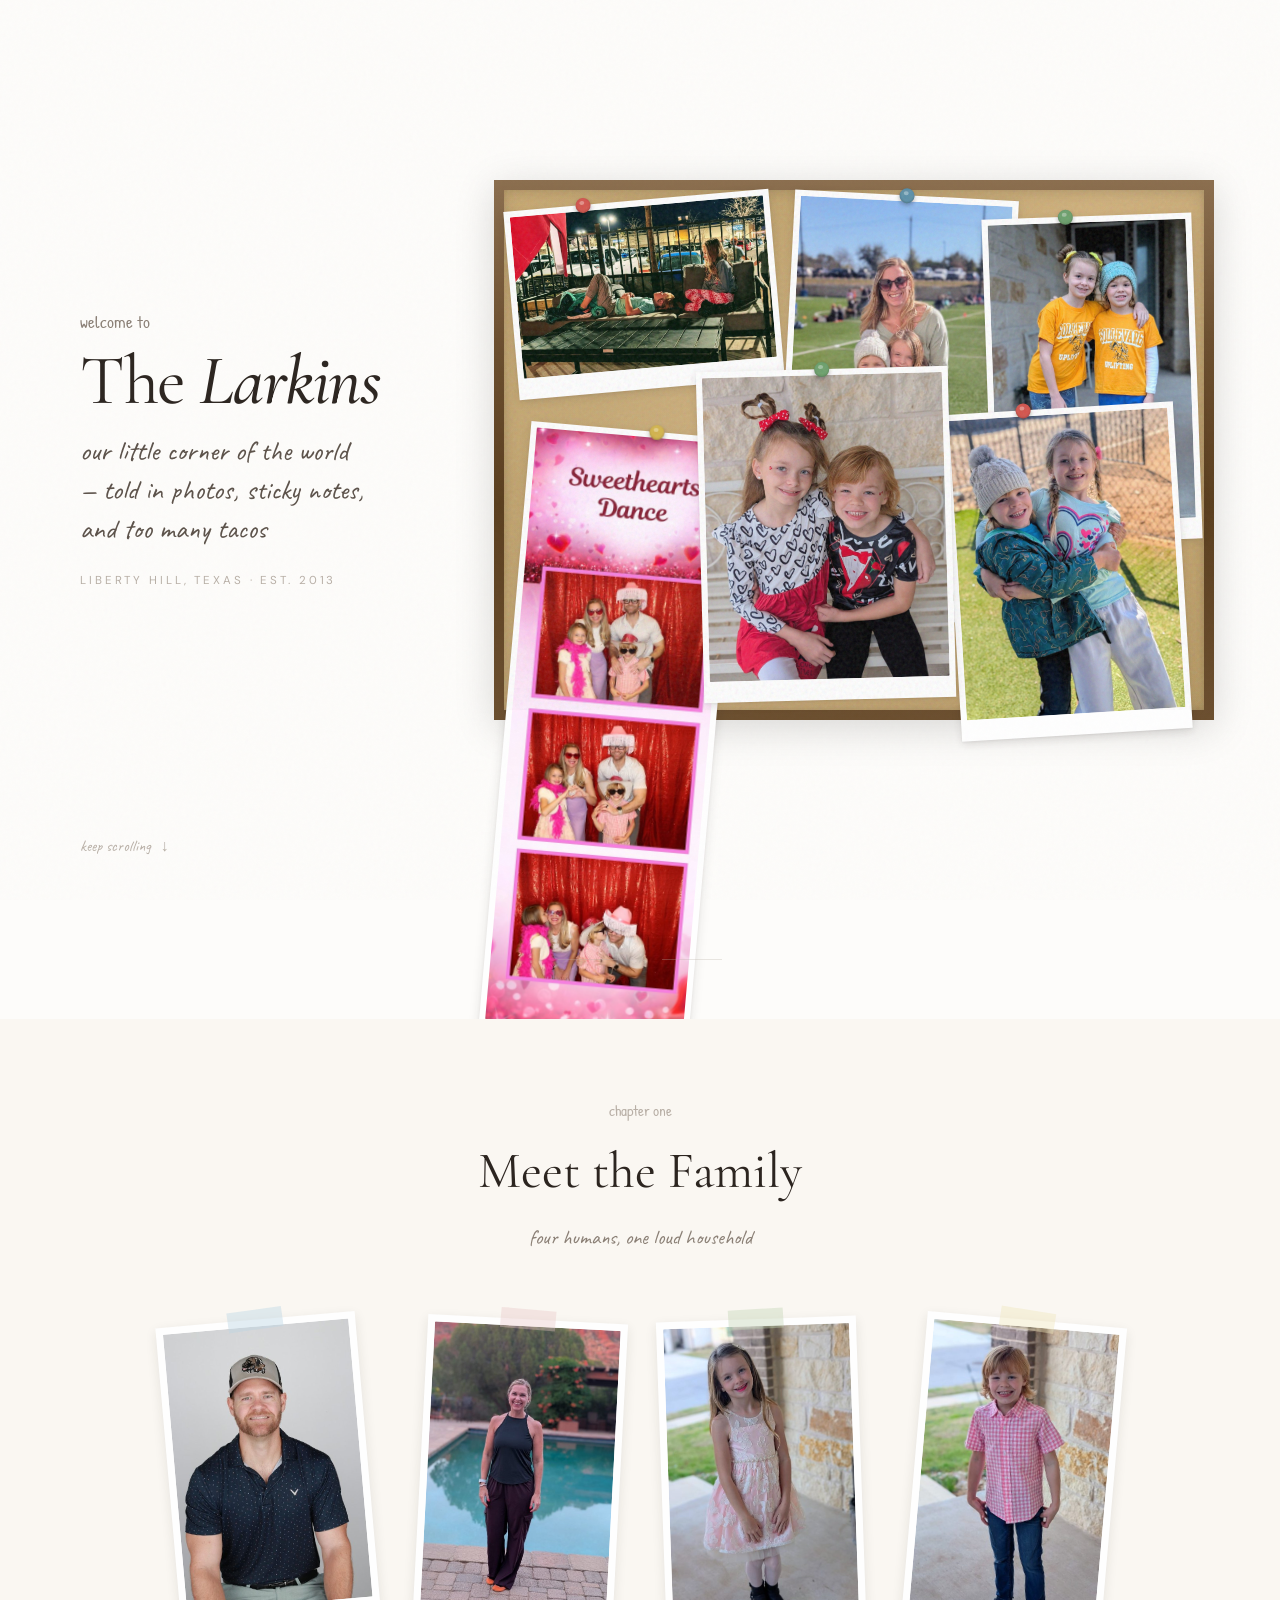
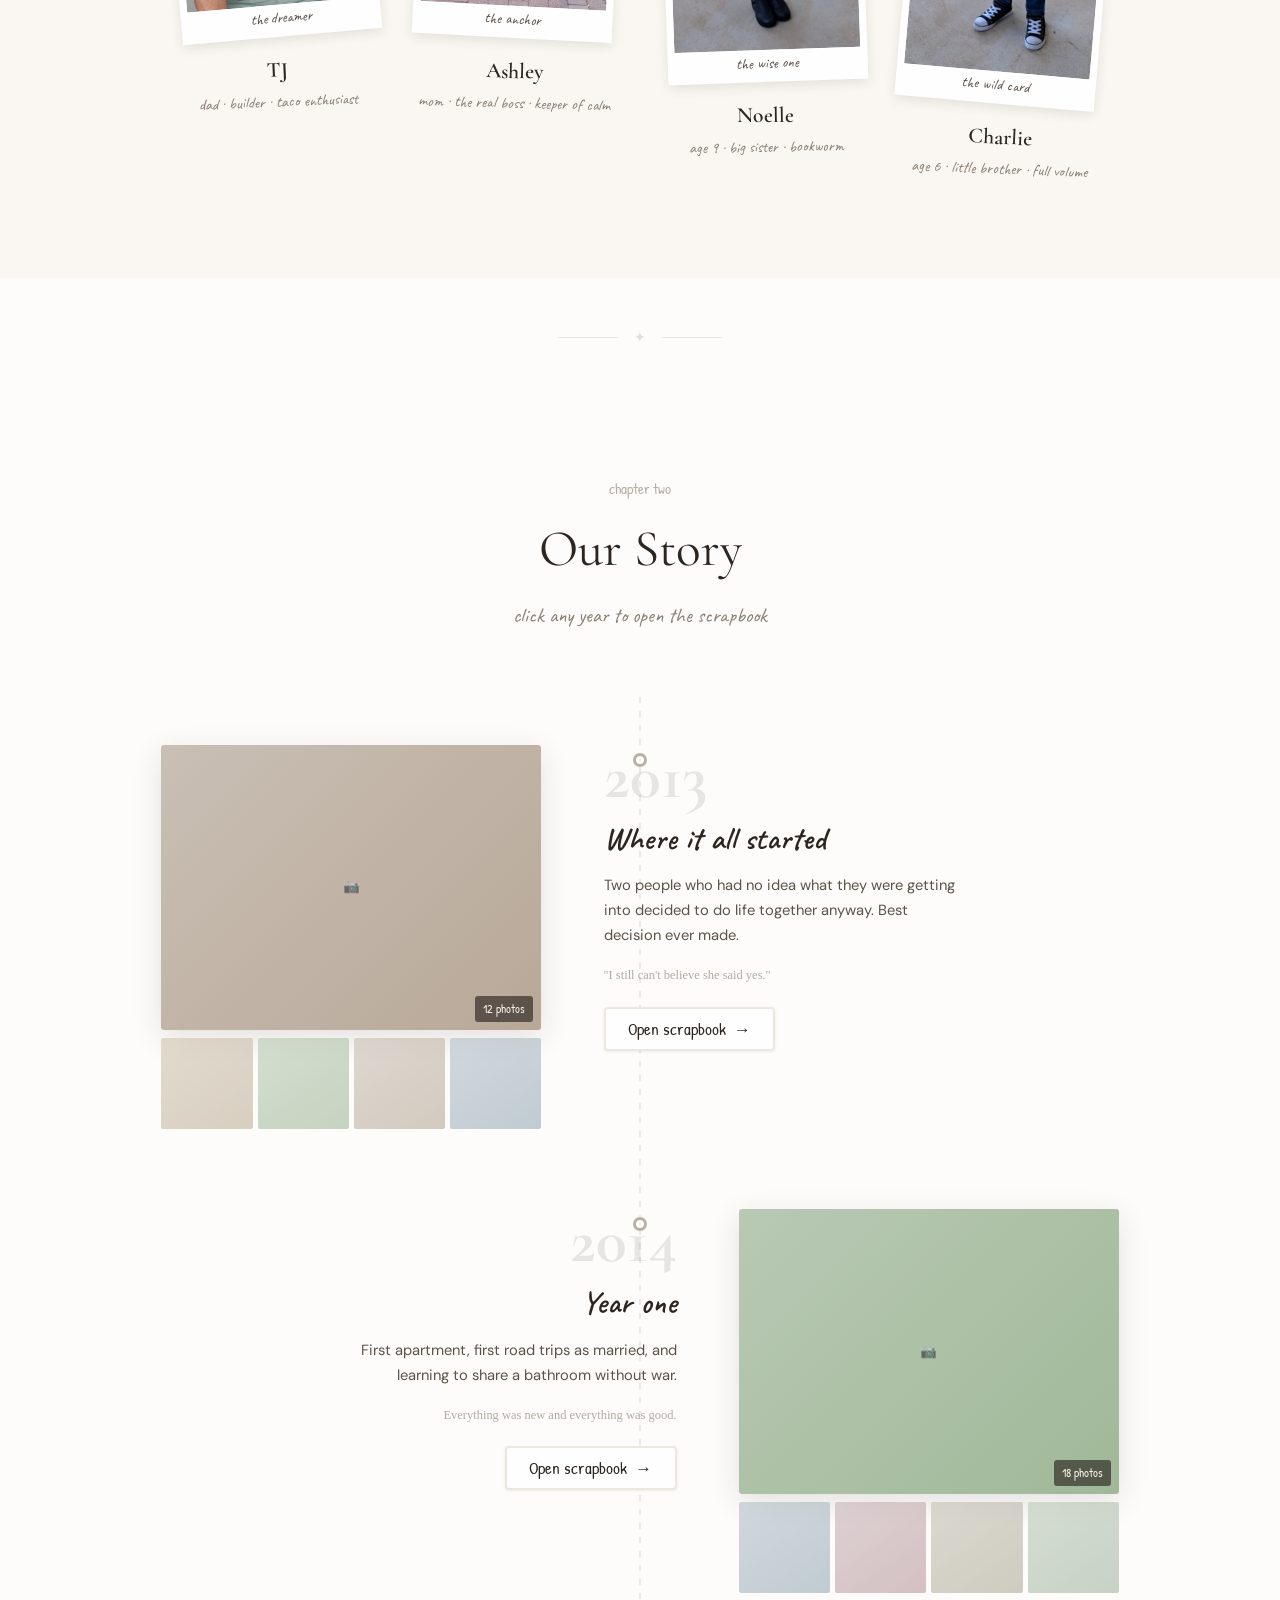
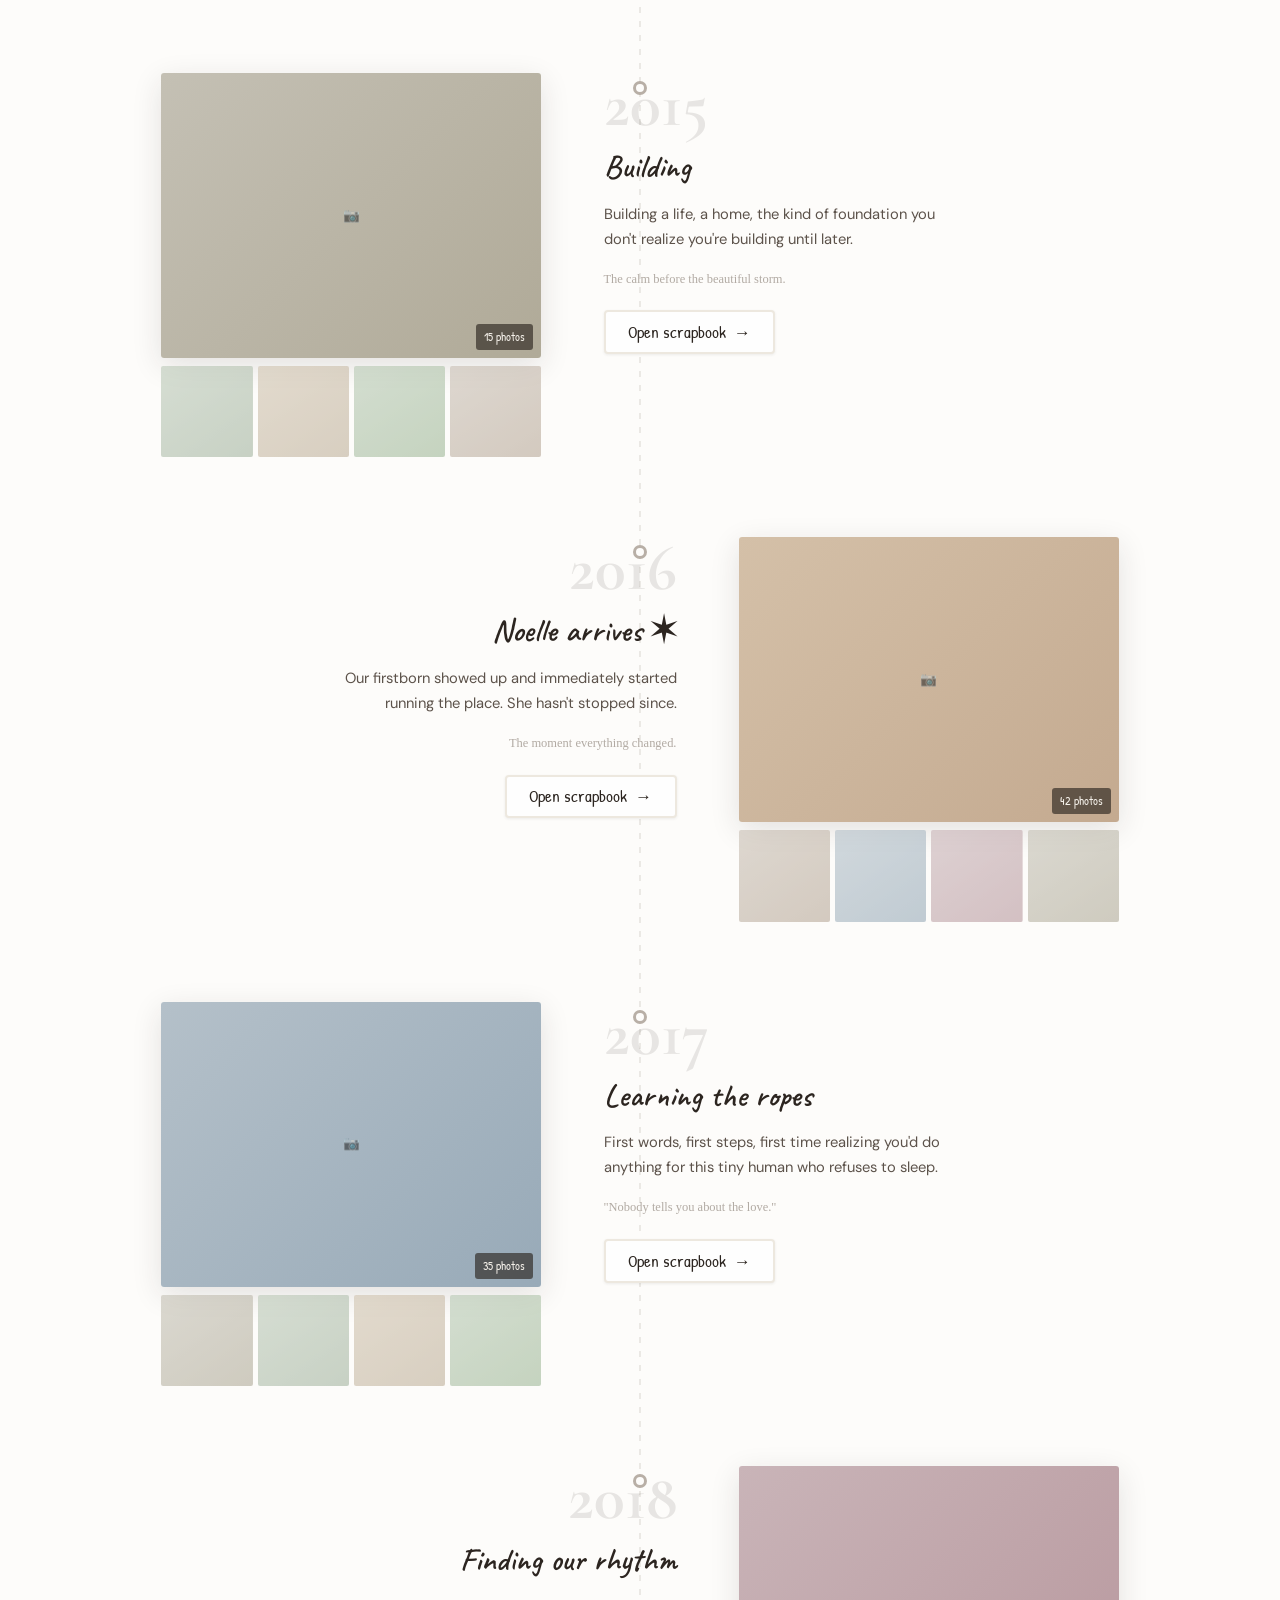
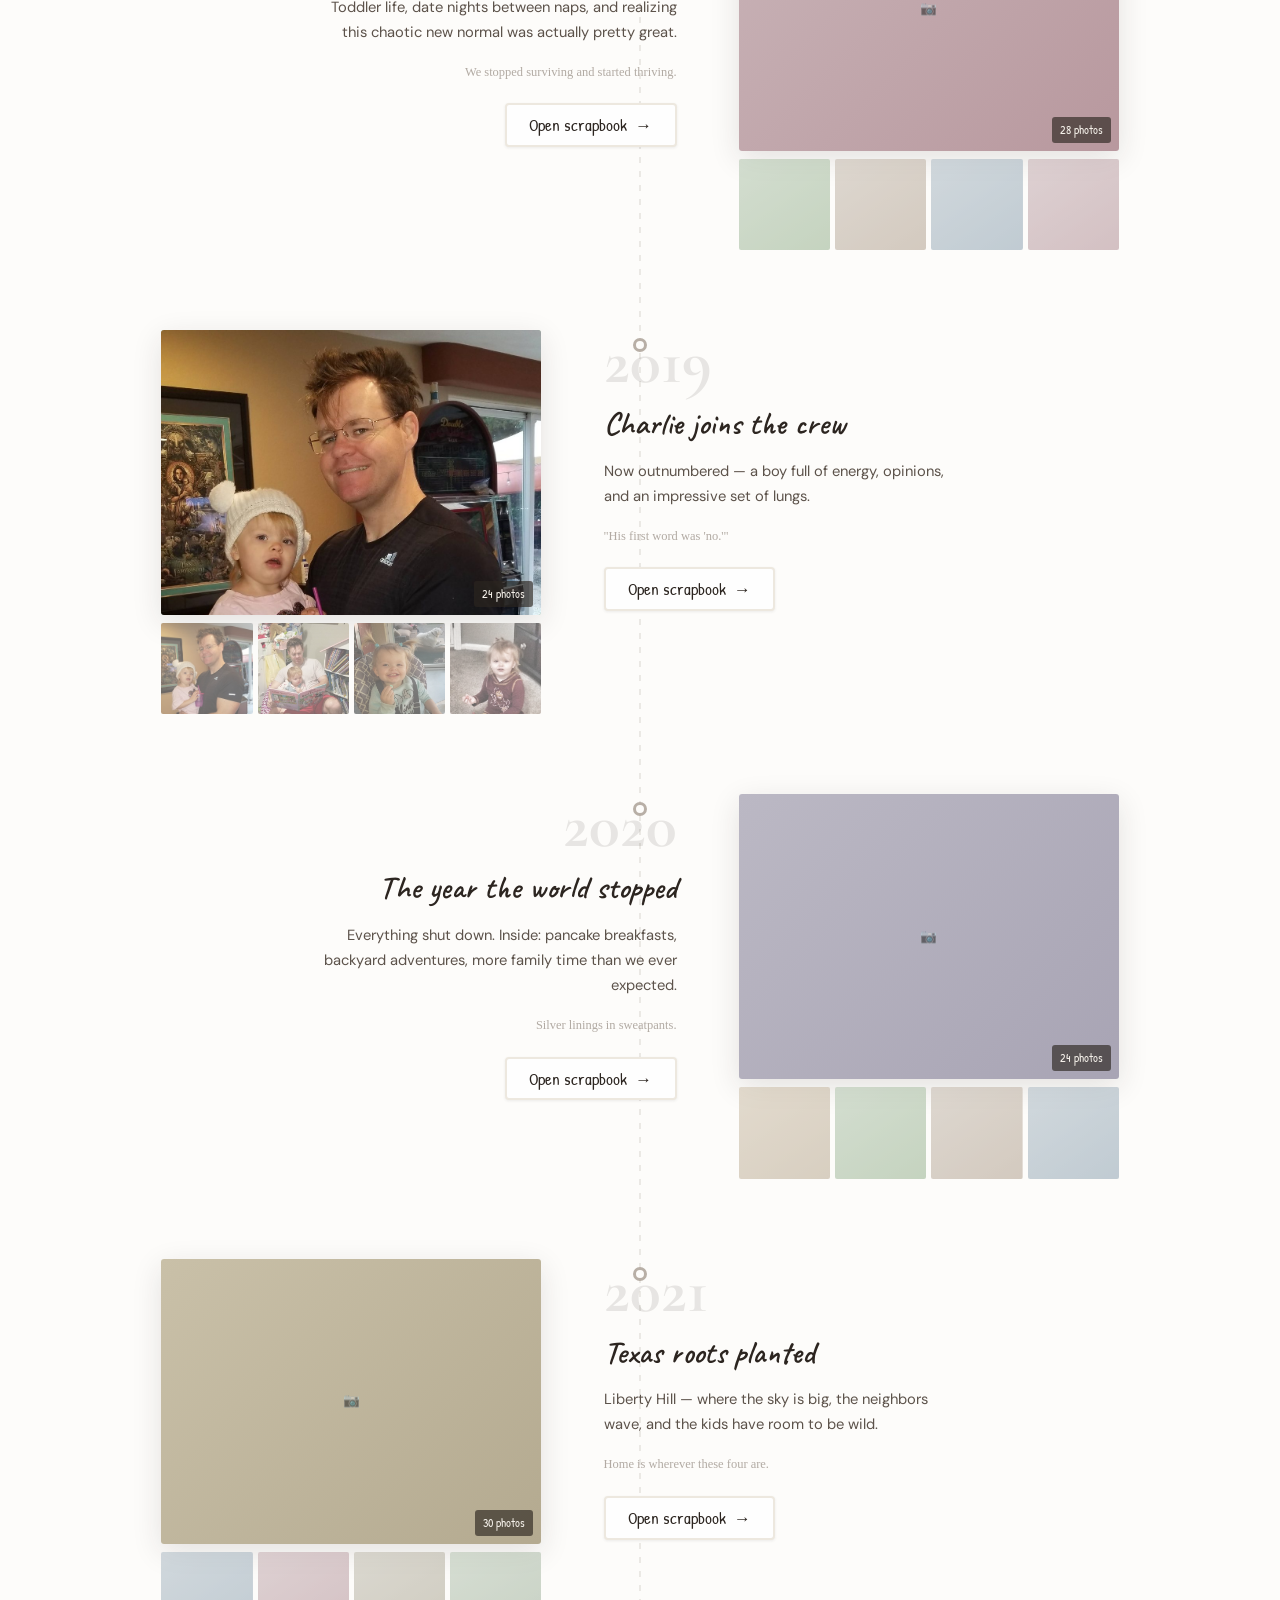
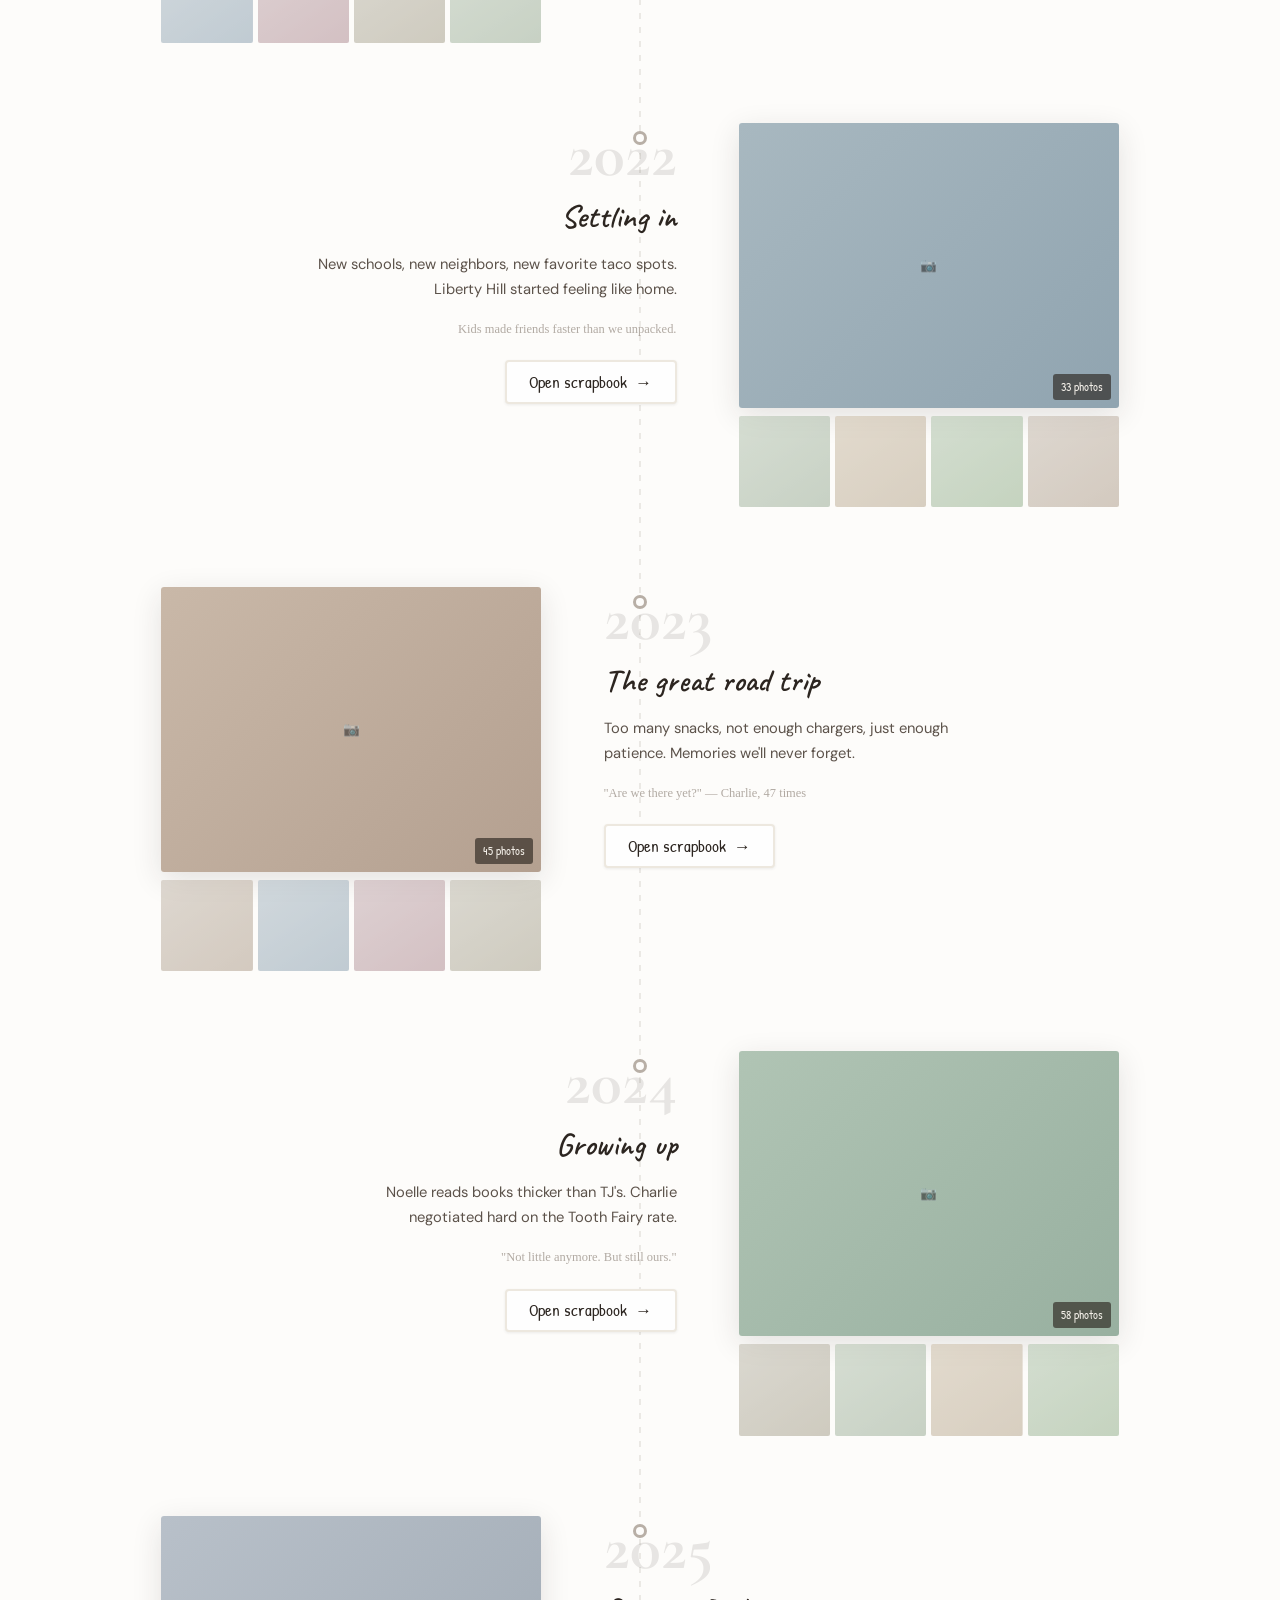
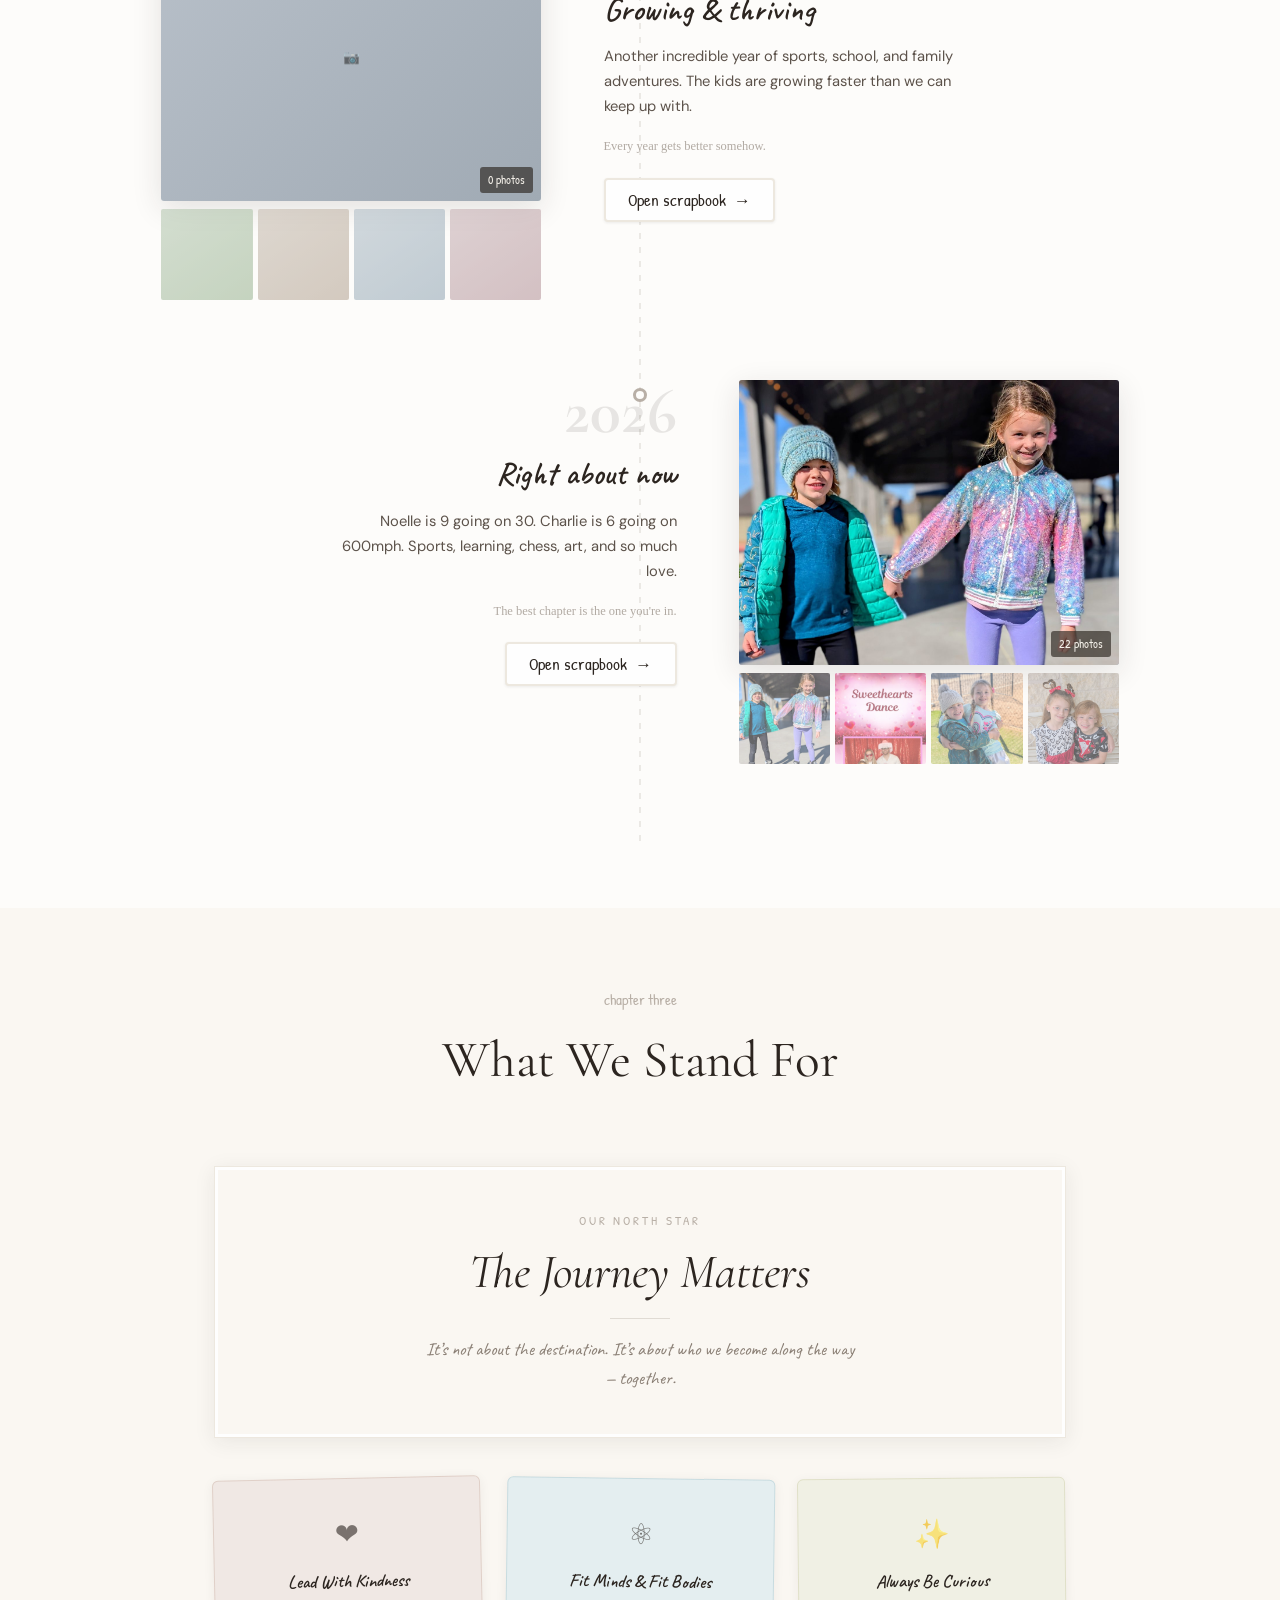
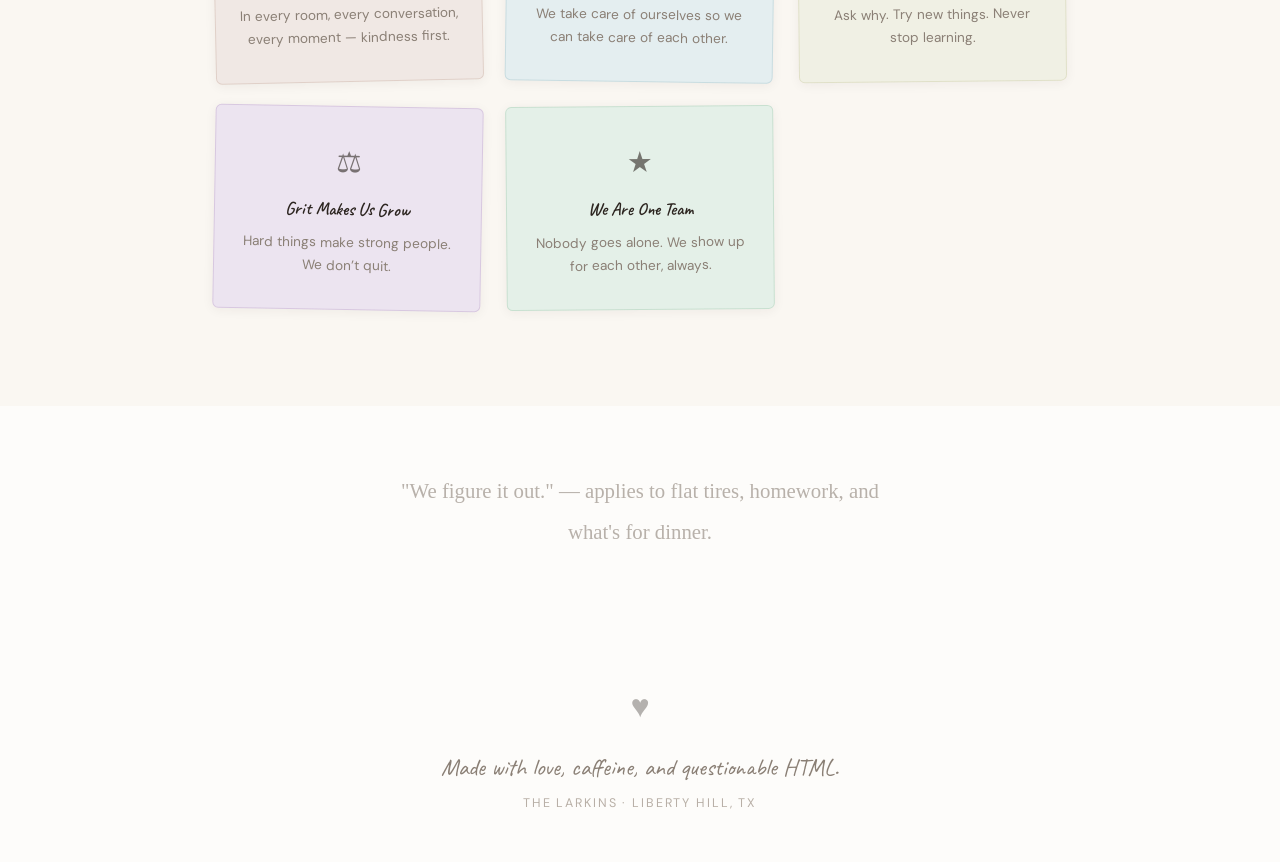
==== commit 690f8aab: "Rebuild with exact v11 design - matching CSS, HTML structure, and JS behavior Co-Authored-By: Claude" ====
--- a/index.html
+++ b/index.html
@@ -1,167 +1,132 @@
 <!DOCTYPE html>
 <html lang="en">
 <head>
-  <meta charset="UTF-8">
-  <meta name="viewport" content="width=device-width, initial-scale=1.0">
-  <title>The Larkins — A Family Scrapbook</title>
-  <meta name="description" content="A permanent digital family scrapbook for the Larkin family. Our story, our photos, our memories.">
-  
-  <!-- Fonts -->
-  <link rel="preconnect" href="https://fonts.googleapis.com">
-  <link rel="preconnect" href="https://fonts.gstatic.com" crossorigin>
-  <link href="https://fonts.googleapis.com/css2?family=Caveat:wght@400;600;700&family=Cormorant+Garamond:ital,wght@0,400;0,500;0,600;0,700;1,400;1,500&family=DM+Sans:wght@300;400;500;600&family=Homemade+Apple&family=Patrick+Hand&display=swap" rel="stylesheet">
-  
-  <link rel="stylesheet" href="styles.css">
+<meta charset="UTF-8">
+<meta name="viewport" content="width=device-width, initial-scale=1.0">
+<title>The Larkins — A Family Scrapbook</title>
+<link rel="preconnect" href="https://fonts.googleapis.com">
+<link rel="preconnect" href="https://fonts.gstatic.com" crossorigin>
+<link href="https://fonts.googleapis.com/css2?family=Caveat:wght@400;500;600;700&family=Cormorant+Garamond:ital,wght@0,400;0,500;0,600;0,700;1,400;1,500&family=Patrick+Hand&family=Homemade+Apple&family=DM+Sans:wght@400;500&display=swap" rel="stylesheet">
+<link rel="stylesheet" href="styles.css">
 </head>
 <body>
-  <!-- ======== HOMEPAGE ======== -->
-  <div id="page-home" class="page active">
-    
-    <!-- HERO -->
-    <section class="hero">
-      <div class="hero-inner">
-        <div class="hero-text">
-          <h1 class="hero-title">hey, we're<br>the <span class="highlight">larkins</span></h1>
-          <p class="hero-subtitle">A family of four from Liberty Hill, Texas.<br>This is our digital scrapbook — a place to keep<br>the photos, the memories, and the little moments<br>that make us, <em>us</em>.</p>
-        </div>
-        <div class="hero-corkboard">
-          <div class="corkboard" id="corkboard">
-            <!-- 6 polaroids populated by JS -->
-          </div>
-        </div>
+
+<!-- PHOTO FLIP MODAL -->
+<div class="modal-overlay" id="modal" onclick="closeModal(event)">
+  <div class="flip-container" onclick="event.stopPropagation()">
+    <div class="flip-card" id="flip-card" onclick="this.classList.toggle('flipped')">
+      <div class="flip-front">
+        <div class="flip-front-img ph2" id="modal-img">📷</div>
+        <div class="flip-front-cap" id="modal-cap">Caption</div>
       </div>
-    </section>
+      <div class="flip-back">
+        <div class="flip-back-text" id="modal-back">This is where the story behind the photo goes. The kind of thing you'd write on the back of a printed photo — who was there, what happened, why it mattered.</div>
+        <div class="flip-back-date" id="modal-date">January 2019</div>
+      </div>
+    </div>
+    <div class="flip-hint">click to flip · click outside to close</div>
+  </div>
+</div>
 
-    <!-- MEET THE FAMILY -->
-    <section class="meet-family" id="meet-family">
-      <h2 class="section-title handwriting">meet the family</h2>
-      <div class="family-cards">
-        <div class="family-card reveal" style="--rotate: -2deg">
-          <div class="polaroid">
-            <div class="washi-tape washi-blue"></div>
-            <img src="photos/headshots/tj.jpg" alt="TJ Larkin" loading="lazy">
-            <div class="polaroid-caption">TJ</div>
-          </div>
-          <p class="card-role">dad / builder of things</p>
-          <p class="card-desc">Media entrepreneur, golf enthusiast, and the one most likely to automate the family chore chart.</p>
-        </div>
-        <div class="family-card reveal" style="--rotate: 1.5deg; animation-delay: 0.1s">
-          <div class="polaroid">
-            <div class="washi-tape washi-pink"></div>
-            <img src="photos/headshots/ashley.jpg" alt="Ashley Larkin" loading="lazy">
-            <div class="polaroid-caption">Ashley</div>
-          </div>
-          <p class="card-role">mom / the real boss</p>
-          <p class="card-desc">Keeps everything running. Patient beyond measure. Possibly powered by iced coffee and sheer willpower.</p>
-        </div>
-        <div class="family-card reveal" style="--rotate: -1deg; animation-delay: 0.2s">
-          <div class="polaroid">
-            <div class="washi-tape washi-sage"></div>
-            <img src="photos/headshots/noelle.jpg" alt="Noelle Larkin" loading="lazy">
-            <div class="polaroid-caption">Noelle</div>
-          </div>
-          <p class="card-role">daughter / age 9</p>
-          <p class="card-desc">Creative, curious, and full of opinions. Loves art, animals, and being in charge of her little brother.</p>
-        </div>
-        <div class="family-card reveal" style="--rotate: 2deg; animation-delay: 0.3s">
-          <div class="polaroid">
-            <div class="washi-tape washi-yellow"></div>
-            <img src="photos/headshots/charlie.jpg" alt="Charlie Larkin" loading="lazy">
-            <div class="polaroid-caption">Charlie</div>
-          </div>
-          <p class="card-role">son / age 6</p>
-          <p class="card-desc">Pure energy in a small body. Loves soccer, Converse shoes, and laughing at his own jokes.</p>
-        </div>
-      </div>
-    </section>
+<!-- ========== MAIN PAGE ========== -->
+<div class="page active" id="home">
 
-    <!-- OUR STORY TIMELINE -->
-    <section class="timeline-section" id="our-story">
-      <h2 class="section-title handwriting">our story</h2>
-      <p class="section-intro">From the beginning to now — year by year, memory by memory.</p>
-      <div class="timeline" id="timeline">
-        <!-- Populated by JS -->
-      </div>
-    </section>
-
-    <!-- FAMILY VALUES -->
-    <section class="values-section" id="values">
-      <div class="values-hero-frame reveal">
-        <p class="values-hero-text">"The Journey Matters"</p>
-      </div>
-      <div class="values-grid">
-        <div class="value-card reveal" style="--bg: var(--blush)">
-          <div class="value-icon">💛</div>
-          <h3>Lead With Kindness</h3>
-          <p>Be gentle with others. The world is hard enough. A kind word costs nothing and changes everything.</p>
-        </div>
-        <div class="value-card reveal" style="--bg: var(--dusty-blue)">
-          <div class="value-icon">💪</div>
-          <h3>Fit Minds & Fit Bodies</h3>
-          <p>Read books. Play outside. Take care of the body and brain you were given — they're the only ones you get.</p>
-        </div>
-        <div class="value-card reveal" style="--bg: var(--butter-yellow)">
-          <div class="value-icon">🔍</div>
-          <h3>Always Be Curious</h3>
-          <p>Ask questions. Try new things. The best adventures start with "I wonder what would happen if..."</p>
-        </div>
-        <div class="value-card reveal" style="--bg: var(--lavender)">
-          <div class="value-icon">🌱</div>
-          <h3>Grit Makes Us Grow</h3>
-          <p>Hard things are worth doing. When you fall down, you get back up. That's how Larkins are built.</p>
-        </div>
-        <div class="value-card reveal" style="--bg: var(--sage)">
-          <div class="value-icon">🤝</div>
-          <h3>We Are One Team</h3>
-          <p>We show up for each other. We celebrate together, we struggle together, and we figure it out — together.</p>
-        </div>
-      </div>
-    </section>
-
-    <!-- QUOTE STRIP -->
-    <section class="quote-strip">
-      <p class="family-motto">"We figure it out."</p>
-      <p class="motto-label">— family motto</p>
-    </section>
-
-    <!-- FOOTER -->
-    <footer class="site-footer">
-      <p class="footer-heart">♥</p>
-      <p class="footer-text">Made with love, caffeine, and questionable HTML</p>
-    </footer>
+<section class="hero">
+  <div class="hero-text">
+    <p class="hero-ey">welcome to</p>
+    <h1 class="hero-t">The <em>Larkins</em></h1>
+    <p class="hero-sub">our little corner of the world — told in photos, sticky notes, and too many tacos</p>
+    <p class="hero-loc">Liberty Hill, Texas · Est. 2013</p>
+    <div class="hero-sc"><span>keep scrolling</span><span>↓</span></div>
   </div>
-
-  <!-- ======== SCRAPBOOK YEAR PAGES ======== -->
-  <div id="page-scrapbook" class="page">
-    <button class="back-btn" onclick="navigateTo('home')">← Back to story</button>
-    <div class="scrapbook-header">
-      <div class="scrapbook-year-bg" id="scrapbook-year-bg"></div>
-      <h1 class="scrapbook-headline handwriting" id="scrapbook-headline"></h1>
-      <p class="scrapbook-description" id="scrapbook-description"></p>
-    </div>
-    <div class="scrapbook-photos" id="scrapbook-photos">
+  <div class="hero-cork">
+    <div class="cork-frame" id="corkboard">
       <!-- Populated by JS -->
     </div>
   </div>
+</section>
 
-  <!-- ======== PHOTO MODAL ======== -->
-  <div class="photo-modal" id="photo-modal">
-    <div class="modal-backdrop" onclick="closeModal()"></div>
-    <div class="modal-content" id="modal-content">
-      <div class="modal-card" id="modal-card">
-        <div class="modal-front" id="modal-front">
-          <img id="modal-img" src="" alt="">
-        </div>
-        <div class="modal-back" id="modal-back">
-          <div class="notebook-lines"></div>
-          <p class="back-text">This moment matters.</p>
-          <p class="back-date" id="modal-date"></p>
-        </div>
+<div class="dv"><div class="dv-l"></div><span class="dv-i">✦</span><div class="dv-l"></div></div>
+
+<section class="meet">
+  <div class="sh"><p class="sh-l" data-a>chapter one</p><h2 class="sh-t" data-a>Meet the Family</h2><p class="sh-g" data-a>four humans, one loud household</p></div>
+  <div class="fg">
+    <div class="fm" style="--t:-2.5deg" data-delay="0"><div class="fpol" style="--t:-2.5deg"><div class="tp tp-c tb" style="--tr:-3deg"></div><img src="photos/headshots/tj.jpg" style="width:100%;display:block;border-radius:1px" draggable="false"><span class="fpc">the dreamer</span></div><p class="fnm">TJ</p><p class="frl">dad · builder · taco enthusiast</p></div>
+    <div class="fm" style="--t:1.5deg" data-delay="120"><div class="fpol" style="--t:1.5deg"><div class="tp tp-c tbl" style="--tr:2deg"></div><img src="photos/headshots/ashley.jpg" style="width:100%;display:block;border-radius:1px" draggable="false"><span class="fpc">the anchor</span></div><p class="fnm">Ashley</p><p class="frl">mom · the real boss · keeper of calm</p></div>
+    <div class="fm" style="--t:-1deg" data-delay="240"><div class="fpol" style="--t:-1deg"><div class="tp tp-c ts" style="--tr:-1.5deg"></div><img src="photos/headshots/noelle.jpg" style="width:100%;display:block;border-radius:1px" draggable="false"><span class="fpc">the wise one</span></div><p class="fnm">Noelle</p><p class="frl">age 9 · big sister · bookworm</p></div>
+    <div class="fm" style="--t:2.5deg" data-delay="360"><div class="fpol" style="--t:2.5deg"><div class="tp tp-c tbu" style="--tr:4deg"></div><img src="photos/headshots/charlie.jpg" style="width:100%;display:block;border-radius:1px" draggable="false"><span class="fpc">the wild card</span></div><p class="fnm">Charlie</p><p class="frl">age 6 · little brother · full volume</p></div>
+  </div>
+</section>
+
+<div class="dv"><div class="dv-l"></div><span class="dv-i">✦</span><div class="dv-l"></div></div>
+
+<section class="tls">
+  <div class="sh"><p class="sh-l" data-a>chapter two</p><h2 class="sh-t" data-a>Our Story</h2><p class="sh-g" data-a>click any year to open the scrapbook</p></div>
+  <div class="tl" id="timeline"></div>
+</section>
+
+<!-- Core Values -->
+<section class="cv">
+  <div class="sh"><p class="sh-l" data-a>chapter three</p><h2 class="sh-t" data-a>What We Stand For</h2></div>
+  <div class="cv-wall">
+    <div class="cv-hero-frame" data-a>
+      <div class="cv-hero-inner">
+        <p class="cv-hero-label">our north star</p>
+        <h3 class="cv-hero-text">The Journey Matters</h3>
+        <div class="cv-hero-line"></div>
+        <p class="cv-hero-sub">It&rsquo;s not about the destination. It&rsquo;s about who we become along the way &mdash; together.</p>
+      </div>
+    </div>
+    <div class="cv-grid">
+      <div class="cv-card cv-c1" style="--r:-1.2deg" data-a data-delay="100">
+        <span class="cv-icon">&#10084;</span>
+        <h4 class="cv-title">Lead With Kindness</h4>
+        <p class="cv-desc">In every room, every conversation, every moment &mdash; kindness first.</p>
+      </div>
+      <div class="cv-card cv-c2" style="--r:0.8deg" data-a data-delay="200">
+        <span class="cv-icon">&#9883;</span>
+        <h4 class="cv-title">Fit Minds &amp; Fit Bodies</h4>
+        <p class="cv-desc">We take care of ourselves so we can take care of each other.</p>
+      </div>
+      <div class="cv-card cv-c3" style="--r:-0.6deg" data-a data-delay="300">
+        <span class="cv-icon">&#10024;</span>
+        <h4 class="cv-title">Always Be Curious</h4>
+        <p class="cv-desc">Ask why. Try new things. Never stop learning.</p>
+      </div>
+      <div class="cv-card cv-c4" style="--r:1deg" data-a data-delay="400">
+        <span class="cv-icon">&#9878;</span>
+        <h4 class="cv-title">Grit Makes Us Grow</h4>
+        <p class="cv-desc">Hard things make strong people. We don&rsquo;t quit.</p>
+      </div>
+      <div class="cv-card cv-c5" style="--r:-0.5deg" data-a data-delay="500">
+        <span class="cv-icon">&#9733;</span>
+        <h4 class="cv-title">We Are One Team</h4>
+        <p class="cv-desc">Nobody goes alone. We show up for each other, always.</p>
       </div>
     </div>
   </div>
+</section>
 
-  <script src="data.js"></script>
-  <script src="app.js"></script>
+<div class="qs"><p class="qt">"We figure it out." — applies to flat tires, homework, and what's for dinner.</p></div>
+
+<section class="ft"><div class="ft-h">♥</div><p class="ft-t">Made with love, caffeine, and questionable HTML.</p><p class="ft-s">The Larkins · Liberty Hill, TX</p></section>
+</div>
+
+<!-- ========== DYNAMIC SCRAPBOOK PAGE ========== -->
+<div class="page" id="sb-year">
+<div class="sb-pg">
+  <button class="sb-bk" onclick="nav('home')">← Back to story</button>
+  <div class="sb-hd">
+    <div class="sb-yr" id="sb-yr-num"></div>
+    <div class="sb-hl" id="sb-yr-hl"></div>
+    <p class="sb-ds" id="sb-yr-ds"></p>
+  </div>
+  <div class="sb-sp" id="sb-yr-spread"></div>
+  <section class="ft"><button class="sb-bk" onclick="nav('home')" style="position:relative;top:auto;left:auto">← Back to our story</button><br><br><p class="ft-s">The Larkins · Liberty Hill, TX</p></section>
+</div>
+</div>
+
+<script src="data.js"></script>
+<script src="app.js"></script>
 </body>
 </html>
--- a/styles.css
+++ b/styles.css
@@ -1,796 +1,224 @@
-/* ===== DESIGN TOKENS ===== */
-:root {
-  --cream: #faf8f5;
-  --white: #ffffff;
-  --dusty-blue: #b8cce2;
-  --dusty-blue-light: #dce8f3;
-  --sage: #c2d4c2;
-  --sage-light: #e2ede2;
-  --blush: #f0d4d4;
-  --blush-light: #f8eaea;
-  --butter-yellow: #f5e6b8;
-  --butter-yellow-light: #faf3dc;
-  --lavender: #d4c8e8;
-  --lavender-light: #ede8f5;
-  --text-dark: #3a3632;
-  --text-medium: #6b6560;
-  --text-light: #9a948e;
-  --polaroid-shadow: rgba(60, 50, 40, 0.12);
-  --cork: #d4a76a;
-  --cork-dark: #b8924f;
-
-  --font-display: 'Cormorant Garamond', Georgia, serif;
-  --font-handwriting: 'Caveat', cursive;
-  --font-casual: 'Patrick Hand', cursive;
-  --font-organic: 'Homemade Apple', cursive;
-  --font-body: 'DM Sans', -apple-system, sans-serif;
+:root{
+--bg:#FDFCFA;--bg2:#FAF7F2;--bg3:#F5F1EA;--bg4:#EDE8DF;
+--pb:#B8D4E3;--ps:#C2D4B4;--pr:#E8C4C4;--py:#EDE4B8;--plv:#D0C4E0;
+--ink:#2C2520;--ink2:#5C524A;--ink3:#8A7F75;--ink4:#B8AFA6;
+--wood:#6B4E2E;--woodl:#8B6E4E;--pw:#FEFEFE;
+--pinr:#D4524A;--pinb:#5A8FA8;--ping:#6A9F6A;--piny:#D4B44A;
+--wb:rgba(184,212,227,.55);--ws:rgba(194,212,180,.55);--wr:rgba(232,196,196,.5);--wy:rgba(237,228,184,.55);
+--s1:0 1px 3px rgba(44,37,32,.08);--s2:0 4px 12px rgba(44,37,32,.1);--s3:0 8px 30px rgba(44,37,32,.12);--s4:0 12px 40px rgba(44,37,32,.16);
+--fd:'Cormorant Garamond',Georgia,serif;--fh:'Caveat',cursive;--fc:'Patrick Hand',cursive;--fo:'Homemade Apple',cursive;--fb:'DM Sans',sans-serif;
 }
-
-/* ===== RESET & BASE ===== */
-*, *::before, *::after { box-sizing: border-box; margin: 0; padding: 0; }
-
-html { scroll-behavior: smooth; }
-
-body {
-  font-family: var(--font-body);
-  color: var(--text-dark);
-  background: var(--cream);
-  line-height: 1.6;
-  overflow-x: hidden;
-  /* Paper grain texture via CSS */
-  background-image: 
-    url("data:image/svg+xml,%3Csvg width='200' height='200' xmlns='http://www.w3.org/2000/svg'%3E%3Cfilter id='n'%3E%3CfeTurbulence type='fractalNoise' baseFrequency='0.65' numOctaves='3' stitchTiles='stitch'/%3E%3C/filter%3E%3Crect width='100%25' height='100%25' filter='url(%23n)' opacity='0.03'/%3E%3C/svg%3E");
+*,*::before,*::after{margin:0;padding:0;box-sizing:border-box}
+html{scroll-behavior:smooth;-webkit-font-smoothing:antialiased}
+body{font-family:var(--fb);color:var(--ink);background:var(--bg);overflow-x:hidden;line-height:1.6}
+body::after{content:'';position:fixed;inset:0;background-image:url("data:image/svg+xml,%3Csvg viewBox='0 0 256 256' xmlns='http://www.w3.org/2000/svg'%3E%3Cfilter id='n'%3E%3CfeTurbulence type='fractalNoise' baseFrequency='0.9' numOctaves='4' stitchTiles='stitch'/%3E%3C/filter%3E%3Crect width='100%25' height='100%25' filter='url(%23n)' opacity='0.025'/%3E%3C/svg%3E");pointer-events:none;z-index:9998}
+.page{display:none}.page.active{display:block}
+
+.ph1{background:linear-gradient(145deg,#d1c4b0,#bfb09a)}.ph2{background:linear-gradient(145deg,#b8c9b4,#a0b898)}
+.ph3{background:linear-gradient(145deg,#c9bfb4,#b8a898)}.ph4{background:linear-gradient(145deg,#b4c0c9,#98aab8)}
+.ph5{background:linear-gradient(145deg,#c9b4b8,#b8989e)}.ph6{background:linear-gradient(145deg,#c4c0b4,#b0aa98)}
+.ph7{background:linear-gradient(145deg,#bcc9b8,#a4b4a0)}
+
+/* ============ HERO ============ */
+.hero{min-height:100vh;display:flex;align-items:stretch;background:var(--bg)}
+.hero-text{flex:0 0 36%;display:flex;flex-direction:column;justify-content:center;padding:4rem 2rem 4rem 5rem;position:relative}
+.hero-ey{font-family:var(--fc);font-size:1.05rem;color:var(--ink3);margin-bottom:.75rem;opacity:0;animation:fu .8s ease .2s forwards}
+.hero-t{font-family:var(--fd);font-size:clamp(3.2rem,5.5vw,5rem);font-weight:400;line-height:.95;letter-spacing:-.02em;margin-bottom:1rem;opacity:0;animation:fu .8s ease .4s forwards}
+.hero-t em{font-style:italic;font-weight:500}
+.hero-sub{font-family:var(--fh);font-size:clamp(1.3rem,2.2vw,1.75rem);color:var(--ink2);line-height:1.4;margin-bottom:1.5rem;max-width:290px;opacity:0;animation:fu .8s ease .6s forwards}
+.hero-loc{font-family:var(--fb);font-size:.72rem;letter-spacing:.25em;text-transform:uppercase;color:var(--ink4);opacity:0;animation:fu .8s ease .8s forwards}
+.hero-sc{position:absolute;bottom:2.5rem;left:5rem;display:flex;align-items:center;gap:.6rem;font-family:var(--fh);font-size:1rem;color:var(--ink4);opacity:0;animation:fu .8s ease 1.2s forwards}
+.hero-sc span:last-child{display:inline-block;animation:bob 2s ease-in-out infinite}
+
+/* ============ CORKBOARD ============ */
+.hero-cork{flex:0 0 64%;display:flex;align-items:center;justify-content:center;padding:2rem 2rem 2rem 0}
+.cork-frame{position:relative;width:100%;max-width:720px;aspect-ratio:4/3;background:radial-gradient(ellipse at 25% 35%,rgba(212,184,138,.4) 0%,transparent 50%),radial-gradient(ellipse at 75% 65%,rgba(196,164,110,.3) 0%,transparent 50%),linear-gradient(135deg,#C8A76E,#BFA068 25%,#D0B07A 50%,#C4A46E 75%,#B89A62);border:10px solid var(--wood);border-radius:3px;box-shadow:inset 0 2px 15px rgba(0,0,0,.15),inset 0 -1px 5px rgba(0,0,0,.08),0 8px 40px rgba(0,0,0,.15);overflow:visible;opacity:0;animation:fi 1s ease .5s forwards}
+.cork-frame::before{content:'';position:absolute;inset:-10px;border:10px solid transparent;border-image:linear-gradient(180deg,var(--woodl) 0%,var(--wood) 30%,#5A3E1E 60%,var(--wood) 100%) 10;pointer-events:none}
+.cork-frame::after{content:'';position:absolute;inset:0;background-image:url("data:image/svg+xml,%3Csvg viewBox='0 0 200 200' xmlns='http://www.w3.org/2000/svg'%3E%3Cfilter id='n'%3E%3CfeTurbulence type='fractalNoise' baseFrequency='.75' numOctaves='4' stitchTiles='stitch'/%3E%3C/filter%3E%3Crect width='100%25' height='100%25' filter='url(%23n)' opacity='.12'/%3E%3C/svg%3E");pointer-events:none}
+
+.cpol{position:absolute;background:var(--pw);box-shadow:0 3px 10px rgba(44,37,32,.12),0 1px 3px rgba(0,0,0,.06);cursor:pointer;transition:transform .35s cubic-bezier(.34,1.56,.64,1),box-shadow .35s ease}
+.cpol:hover{transform:rotate(0deg) scale(1.08) translateY(-5px)!important;box-shadow:var(--s4);z-index:50}
+.cpol-img{width:100%;display:flex;align-items:center;justify-content:center;font-family:var(--fh);color:rgba(255,255,255,.5);font-size:.75rem;text-align:center}
+.cpol-cap{font-family:var(--fh);font-size:.85rem;color:var(--ink2);text-align:center;padding:1px 4px;margin-top:1px}
+.pin{position:absolute;top:-7px;left:50%;transform:translateX(-50%);width:15px;height:15px;border-radius:50%;box-shadow:0 2px 4px rgba(0,0,0,.3),inset 0 -1px 2px rgba(0,0,0,.2);z-index:5}
+.pin::after{content:'';position:absolute;top:3px;left:4px;width:5px;height:4px;background:rgba(255,255,255,.35);border-radius:50%}
+.pin-r{background:var(--pinr)}.pin-b{background:var(--pinb)}.pin-g{background:var(--ping)}.pin-y{background:var(--piny)}
+
+/* ============ SHARED ============ */
+.dv{display:flex;align-items:center;justify-content:center;padding:3rem 2rem}
+.dv-l{width:60px;height:1px;background:var(--ink4);opacity:.3}.dv-i{margin:0 1rem;font-size:.9rem;color:var(--ink4);opacity:.4}
+.sh{text-align:center;margin-bottom:4rem}
+.sh-l{font-family:var(--fc);font-size:.95rem;color:var(--ink4);margin-bottom:.5rem;opacity:0;transform:translateY(20px);transition:all .6s}
+.sh-t{font-family:var(--fd);font-size:clamp(2.2rem,4.5vw,3.2rem);font-weight:400;color:var(--ink);opacity:0;transform:translateY(20px);transition:all .6s .1s}
+.sh-g{font-family:var(--fh);font-size:1.3rem;color:var(--ink3);margin-top:.5rem;opacity:0;transform:translateY(20px);transition:all .6s .2s}
+.sh-l.v,.sh-t.v,.sh-g.v{opacity:1;transform:translateY(0)}
+
+/* ============ MEET FAMILY ============ */
+.meet{padding:5rem 2rem 6rem;background:var(--bg2);position:relative}
+.fg{display:grid;grid-template-columns:repeat(4,1fr);gap:2rem;max-width:950px;margin:0 auto}
+.fm{display:flex;flex-direction:column;align-items:center;opacity:0;transform:translateY(30px);transition:all .7s cubic-bezier(.34,1.56,.64,1)}
+.fm.v{opacity:1;transform:translateY(0) rotate(var(--t,0deg))}
+.fpol{background:var(--pw);padding:7px 7px 32px;box-shadow:var(--s2);transform:rotate(var(--t,0deg));position:relative;width:100%;max-width:200px;transition:transform .4s cubic-bezier(.34,1.56,.64,1),box-shadow .4s;cursor:pointer}
+.fpol:hover{transform:rotate(0deg) scale(1.05) translateY(-6px);box-shadow:var(--s4);z-index:10}
+.tp{position:absolute;z-index:3;opacity:.75;pointer-events:none}
+.tp-c{top:-10px;left:50%;transform:translateX(-50%) rotate(var(--tr,0deg));width:55px;height:20px}
+.tb{background:var(--wb)}.ts{background:var(--ws)}.tbl{background:var(--wr)}.tbu{background:var(--wy)}
+.fph{width:100%;aspect-ratio:1;display:flex;align-items:center;justify-content:center}
+.fph span{font-family:var(--fh);font-size:.85rem;color:rgba(255,255,255,.65);text-align:center;text-shadow:0 1px 3px rgba(0,0,0,.15)}
+.fpc{position:absolute;bottom:7px;left:8px;right:8px;font-family:var(--fh);font-size:.95rem;color:var(--ink2);text-align:center}
+.fnm{font-family:var(--fd);font-size:1.35rem;font-weight:600;margin-top:1rem;text-align:center}
+.frl{font-family:var(--fh);font-size:1rem;color:var(--ink3);text-align:center;margin-top:.15rem}
+
+/* ============ TIMELINE ============ */
+.tls{padding:5rem 2rem 4rem;background:var(--bg)}
+.tl{position:relative;max-width:1050px;margin:0 auto;padding:1rem 0 2rem}
+.tl::before{content:'';position:absolute;left:50%;top:0;bottom:0;width:2px;background:repeating-linear-gradient(180deg,var(--ink4) 0px,var(--ink4) 6px,transparent 6px,transparent 14px);opacity:.25;transform:translateX(-50%)}
+.ye{display:flex;align-items:flex-start;position:relative;margin-bottom:1rem;padding:2rem 0;opacity:0;transform:translateY(35px);transition:all .7s}
+.ye.v{opacity:1;transform:translateY(0)}
+.ye.l{flex-direction:row}.ye.r{flex-direction:row-reverse}
+.yd{position:absolute;left:50%;top:2.5rem;transform:translateX(-50%);width:14px;height:14px;background:var(--bg);border:3px solid var(--ink4);border-radius:50%;z-index:3;transition:all .3s}
+.ye:hover .yd{border-color:var(--pb);background:#D6E8F0}
+.yps{flex:0 0 45%;display:flex;justify-content:center;padding:0 2rem}
+.ypw{width:100%;max-width:380px}
+.yhi{position:relative;overflow:hidden;width:100%;aspect-ratio:4/3;border-radius:3px;display:flex;align-items:center;justify-content:center;font-family:var(--fh);color:rgba(255,255,255,.55);font-size:.85rem;text-align:center;box-shadow:var(--s3);transition:transform .4s,box-shadow .4s;cursor:pointer}
+.yhi:hover{transform:scale(1.02);box-shadow:var(--s4)}
+.yhi img{position:absolute;inset:0;width:100%;height:100%;object-fit:cover;object-position:center top;opacity:0;transition:opacity .8s ease}
+.yhi img.active{opacity:1}
+.pcb{position:absolute;bottom:8px;right:8px;background:rgba(44,37,32,.65);color:var(--bg3);font-family:var(--fc);font-size:.78rem;padding:3px 8px;border-radius:3px;z-index:2}
+.ms{display:flex;gap:5px;margin-top:8px}.mt{flex:1;aspect-ratio:1;border-radius:2px;opacity:.6;transition:opacity .3s;background-size:cover;background-position:center top}.mt:hover{opacity:1}
+.yis{flex:0 0 45%;display:flex;flex-direction:column;justify-content:center;padding:0 2rem}
+.ye.l .yis{padding-left:1rem}.ye.r .yis{padding-right:1rem;text-align:right}
+.yn{font-family:var(--fd);font-size:clamp(3rem,5vw,4.5rem);font-weight:700;line-height:1;opacity:.1;margin-bottom:.25rem}
+.yhl{font-family:var(--fh);font-size:clamp(1.5rem,2.5vw,2rem);font-weight:600;margin-bottom:.6rem}
+.ysm{font-family:var(--fb);font-size:.92rem;color:var(--ink2);line-height:1.7;margin-bottom:1rem;max-width:360px}
+.ye.r .ysm{margin-left:auto}
+.ynt{font-family:var(--fo);font-size:.78rem;color:var(--ink3);opacity:.65;margin-bottom:1.25rem;line-height:1.8;max-width:300px}
+.ye.r .ynt{margin-left:auto}
+.eb{display:inline-flex;align-items:center;gap:.5rem;font-family:var(--fc);font-size:1.05rem;color:var(--ink);background:var(--pw);border:2px solid var(--bg4);padding:.55rem 1.4rem;border-radius:4px;cursor:pointer;transition:all .3s;box-shadow:var(--s1);width:fit-content}
+.ye.r .eb{margin-left:auto}
+.eb:hover{background:var(--ink);color:var(--pw);border-color:var(--ink);transform:translateY(-2px);box-shadow:var(--s2)}
+.eb:hover .ar{transform:translateX(4px)}.ar{transition:transform .3s}
+.y13{background:linear-gradient(135deg,#c9bfb4,#b8a898)}.y14{background:linear-gradient(135deg,#b8c9b4,#a0b898)}
+.y15{background:linear-gradient(135deg,#c4c0b4,#b0aa98)}.y16{background:linear-gradient(135deg,#d4c0a8,#c4aa90)}
+.y17{background:linear-gradient(135deg,#b4c0c9,#98aab8)}.y18{background:linear-gradient(135deg,#c9b4b8,#b8989e)}
+.y19{background:linear-gradient(135deg,#b8c9b4,#98b890)}.y20{background:linear-gradient(135deg,#bbb8c4,#a8a4b4)}
+.y21{background:linear-gradient(135deg,#c9c0a8,#b4aa90)}.y22{background:linear-gradient(135deg,#a8b8c0,#90a4b0)}
+.y23{background:linear-gradient(135deg,#c9b8a8,#b4a090)}.y24{background:linear-gradient(135deg,#b0c4b4,#98b0a0)}
+.y25{background:linear-gradient(135deg,#b8c0c9,#a0aab4)}
+
+/* ============ CORE VALUES ============ */
+.cv{padding:5rem 2rem 6rem;background:var(--bg2)}
+.cv-wall{max-width:900px;margin:0 auto;padding:0 1.5rem}
+.cv-hero-frame{background:var(--pw);border:1px solid var(--bg4);padding:3px;box-shadow:0 4px 20px rgba(44,37,32,.08);margin-bottom:2.5rem;opacity:0;transform:translateY(25px);transition:all .7s}
+.cv-hero-frame.v{opacity:1;transform:translateY(0)}
+.cv-hero-inner{background:var(--bg2);padding:2.5rem 3rem;text-align:center}
+.cv-hero-label{font-family:var(--fc);font-size:.82rem;letter-spacing:.22em;text-transform:uppercase;color:var(--ink4);margin-bottom:.8rem}
+.cv-hero-text{font-family:var(--fd);font-size:clamp(2rem,4vw,3rem);font-weight:400;font-style:italic;color:var(--ink);line-height:1.2;margin-bottom:1rem}
+.cv-hero-line{width:60px;height:1px;background:var(--ink4);margin:0 auto 1rem;opacity:.4}
+.cv-hero-sub{font-family:var(--fh);font-size:1.15rem;color:var(--ink3);max-width:440px;margin:0 auto;line-height:1.6}
+.cv-grid{display:grid;grid-template-columns:repeat(3,1fr);gap:1.5rem}
+.cv-grid .cv-card:nth-child(4){grid-column:1/2}
+.cv-grid .cv-card:nth-child(5){grid-column:2/3}
+.cv-card{border-radius:6px;padding:2rem 1.5rem;text-align:center;box-shadow:0 2px 12px rgba(44,37,32,.06);border:1.5px solid transparent;opacity:0;transform:translateY(20px);cursor:default;transition:opacity .6s,transform .6s,box-shadow .4s}
+.cv-card.v{opacity:1;transform:rotate(var(--r,0deg))}
+.cv-card.v:hover{transform:rotate(0deg) scale(1.03) translateY(-3px);box-shadow:0 8px 25px rgba(44,37,32,.1)}
+.cv-icon{font-size:1.8rem;display:block;margin-bottom:.6rem;opacity:.6}
+.cv-title{font-family:var(--fh);font-size:1.15rem;font-weight:600;color:var(--ink);margin-bottom:.5rem}
+.cv-desc{font-family:var(--fb);font-size:.85rem;color:var(--ink3);line-height:1.65}
+.cv-c1{background:#F0E8E4;border-color:#E0D0C8}
+.cv-c2{background:#E4EEF0;border-color:#C8DCE0}
+.cv-c3{background:#F0F0E4;border-color:#E0E0C8}
+.cv-c4{background:#ECE4F0;border-color:#D8C8E0}
+.cv-c5{background:#E4F0E8;border-color:#C8E0D0}
+
+/* ============ QUOTE & FOOTER ============ */
+.qs{padding:4rem 2rem;text-align:center;background:var(--bg)}
+.qt{font-family:var(--fo);font-size:clamp(1rem,2vw,1.3rem);color:var(--ink3);max-width:500px;margin:0 auto;line-height:2;opacity:.6}
+.ft{text-align:center;padding:4rem 2rem 3rem;background:var(--bg)}
+.ft-h{font-size:2rem;margin-bottom:1rem;opacity:.35}
+.ft-t{font-family:var(--fh);font-size:1.5rem;color:var(--ink3);margin-bottom:.5rem}
+.ft-s{font-family:var(--fb);font-size:.78rem;color:var(--ink4);letter-spacing:.15em;text-transform:uppercase}
+
+/* ============ SCRAPBOOK YEAR PAGE ============ */
+.sb-pg{min-height:100vh;background:var(--bg)}
+.sb-hd{padding:3rem 2rem 1.5rem;text-align:center}
+.sb-bk{position:fixed;top:1.5rem;left:1.5rem;font-family:var(--fc);font-size:1rem;color:var(--ink);background:var(--pw);border:2px solid var(--bg4);padding:.5rem 1.1rem;border-radius:4px;cursor:pointer;transition:all .3s;box-shadow:var(--s2);z-index:100;display:inline-flex;align-items:center;gap:.4rem}
+.sb-bk:hover{background:var(--ink);color:var(--pw)}
+.sb-yr{font-family:var(--fd);font-size:clamp(4rem,12vw,8rem);font-weight:900;color:var(--ink);opacity:.08;line-height:1}
+.sb-hl{font-family:var(--fh);font-size:clamp(1.5rem,3.5vw,2.4rem);color:var(--ink);margin-top:-.5rem}
+.sb-ds{font-family:var(--fb);font-size:.95rem;color:var(--ink2);max-width:520px;margin:.75rem auto 0;line-height:1.7}
+
+.sb-sp{max-width:1200px;margin:0 auto;padding:1.5rem}
+.sb-row{display:flex;flex-wrap:wrap;justify-content:center;align-items:flex-start;gap:1.2rem;margin-bottom:.8rem}
+.sp{position:relative;display:inline-block;cursor:pointer;transition:transform .35s cubic-bezier(.34,1.56,.64,1),box-shadow .35s}
+.sp:hover{transform:rotate(0deg) scale(1.04) translateY(-3px)!important;box-shadow:var(--s4);z-index:20}
+.sp-pol{background:var(--pw);box-shadow:var(--s2)}
+.sp-img{width:100%;display:flex;align-items:center;justify-content:center;font-family:var(--fh);color:rgba(255,255,255,.45);font-size:.7rem;text-align:center}
+.sp-cap{font-family:var(--fh);font-size:.88rem;color:var(--ink2);text-align:center;padding:2px 6px;margin-top:1px}
+.sp-tape{box-shadow:var(--s2)}
+.wt{position:absolute;height:18px;z-index:3;opacity:.8}
+.wt-b{background:var(--wb)}.wt-s{background:var(--ws)}.wt-r{background:var(--wr)}.wt-y{background:var(--wy)}
+.sb-dv{text-align:center;padding:2.5rem 1rem;clear:both}
+.sb-dv-t{font-family:var(--fo);font-size:1.1rem;color:var(--ink3);opacity:.45;position:relative;display:inline-block}
+.sb-dv-t::before,.sb-dv-t::after{content:'';position:absolute;top:50%;width:50px;height:1px;background:var(--ink3);opacity:.25}
+.sb-dv-t::before{right:calc(100% + .8rem)}.sb-dv-t::after{left:calc(100% + .8rem)}
+
+.vid-btn{position:absolute;bottom:5px;left:10px;font-family:var(--fc);font-size:.82rem;color:var(--ink3);display:flex;align-items:center;gap:4px;pointer-events:none}
+
+/* ============ PHOTO FLIP MODAL ============ */
+.modal-overlay{display:none;position:fixed;inset:0;background:rgba(44,37,32,.5);z-index:10000;justify-content:center;align-items:center;backdrop-filter:blur(3px);cursor:pointer}
+.modal-overlay.open{display:flex}
+.flip-container{perspective:1200px;cursor:default;max-width:90vw;max-height:85vh}
+.flip-card{position:relative;transition:transform .7s cubic-bezier(.4,.2,.2,1);transform-style:preserve-3d;max-width:92vw}
+.flip-card.fc-landscape{width:min(780px,88vw)}
+.flip-card.fc-portrait{width:min(480px,75vw)}
+.flip-card.fc-square{width:min(600px,85vw)}
+.flip-card.flipped{transform:rotateY(180deg)}
+.flip-front,.flip-back{backface-visibility:hidden;border-radius:4px;overflow:hidden}
+.flip-front{background:var(--pw);padding:10px 10px 40px;box-shadow:var(--s4);position:relative}
+.flip-front-img{width:100%;border-radius:2px;overflow:hidden}
+.flip-front-img img{width:100%;display:block;border-radius:2px}
+.flip-front-cap{font-family:var(--fh);font-size:1.15rem;color:var(--ink2);text-align:center;margin-top:6px}
+.flip-back{position:absolute;inset:0;transform:rotateY(180deg);background:var(--pw);padding:2.5rem;box-shadow:var(--s4);display:flex;flex-direction:column;justify-content:center;overflow-y:auto;border-radius:4px}
+.flip-back::before{content:'';position:absolute;inset:0;background:repeating-linear-gradient(0deg,transparent 0px,transparent 31px,rgba(184,212,227,.2) 31px,rgba(184,212,227,.2) 32px);pointer-events:none}
+.flip-back::after{content:'';position:absolute;top:0;left:50px;bottom:0;width:1px;background:rgba(232,196,196,.3);pointer-events:none}
+.flip-back-text{font-family:var(--fh);font-size:1.2rem;color:var(--ink2);line-height:2;position:relative;z-index:1;padding-left:20px}
+.flip-back-date{font-family:var(--fc);font-size:.85rem;color:var(--ink4);margin-top:1.5rem;padding-left:20px;position:relative;z-index:1}
+.flip-hint{font-family:var(--fc);font-size:.82rem;color:var(--ink4);text-align:center;margin-top:12px;opacity:.6}
+
+/* ============ ANIMATIONS ============ */
+@keyframes fu{from{opacity:0;transform:translateY(20px)}to{opacity:1;transform:translateY(0)}}
+@keyframes fi{from{opacity:0}to{opacity:1}}
+@keyframes bob{0%,100%{transform:translateY(0)}50%{transform:translateY(5px)}}
+
+/* ============ RESPONSIVE ============ */
+@media(max-width:900px){
+  .hero{flex-direction:column;min-height:auto}
+  .hero-text{flex:none;padding:3rem 2rem 2rem;text-align:center;align-items:center}
+  .hero-sub{max-width:100%;text-align:center}
+  .hero-sc{position:relative;bottom:auto;left:auto;justify-content:center;margin-top:1.5rem}
+  .hero-cork{flex:none;padding:1.5rem}
+  .cork-frame{max-width:520px;margin:0 auto}
+  .fg{grid-template-columns:repeat(2,1fr);gap:2rem 1.5rem;max-width:450px}
+  .tl::before{left:24px}.yd{left:24px;top:.5rem}
+  .ye.l,.ye.r{flex-direction:column}
+  .yps{padding:0 0 0 3.5rem;flex:none;width:100%}
+  .yis{padding:1rem 0 0 3.5rem!important;flex:none;width:100%;text-align:left!important}
+  .ye.r .ysm,.ye.r .ynt{margin-left:0}.ye.r .eb{margin-left:0}
 }
-
-img { max-width: 100%; display: block; }
-
-.page { display: none; }
-.page.active { display: block; }
-
-/* ===== ANIMATIONS ===== */
-.reveal {
-  opacity: 0;
-  transform: translateY(30px);
-  transition: opacity 0.7s ease, transform 0.7s ease;
+@media(max-width:600px){
+  .hero-text{padding:2rem 1.5rem 1.5rem}
+  .hero-cork{padding:1rem}
+  .cork-frame{border-width:7px}
+  .meet,.cv{padding:3.5rem 1.25rem 4rem}
+  .tls{padding:3rem 1rem}
+  .yps{padding-left:2.5rem!important}.yis{padding-left:2.5rem!important}
+  .tl::before{left:16px}.yd{left:16px}
+  .sb-row{flex-direction:column;align-items:center}
+  .sb-row .sp{width:90%!important;max-width:400px}
+  .sb-row .sp .sp-img{height:auto!important;aspect-ratio:4/3}
+  .flip-card{width:90vw}
+  .cv-grid{grid-template-columns:1fr 1fr;gap:1rem}
+  .cv-grid .cv-card:nth-child(5){grid-column:1/-1}
+  .cv-hero-inner{padding:2rem 1.5rem}
 }
-.reveal.visible {
-  opacity: 1;
-  transform: translateY(0);
-}
-
-@keyframes float {
-  0%, 100% { transform: translateY(0px) rotate(var(--rotate, 0deg)); }
-  50% { transform: translateY(-6px) rotate(var(--rotate, 0deg)); }
-}
-
-@keyframes fadeIn {
-  from { opacity: 0; }
-  to { opacity: 1; }
-}
-
-/* ===== POLAROID ===== */
-.polaroid {
-  background: white;
-  padding: 8px 8px 32px 8px;
-  box-shadow: 0 2px 8px var(--polaroid-shadow), 0 1px 3px rgba(0,0,0,0.06);
-  position: relative;
-  cursor: pointer;
-  transition: transform 0.3s ease, box-shadow 0.3s ease;
-}
-.polaroid:hover {
-  transform: scale(1.02) rotate(0deg) !important;
-  box-shadow: 0 8px 24px var(--polaroid-shadow);
-}
-.polaroid img {
-  width: 100%;
-  height: auto;
-  display: block;
-}
-.polaroid-caption {
-  position: absolute;
-  bottom: 6px;
-  left: 0;
-  right: 0;
-  text-align: center;
-  font-family: var(--font-casual);
-  font-size: 0.85rem;
-  color: var(--text-medium);
-  padding: 0 8px;
-}
-
-/* ===== WASHI TAPE ===== */
-.washi-tape {
-  position: absolute;
-  top: -10px;
-  left: 50%;
-  transform: translateX(-50%) rotate(-2deg);
-  width: 80px;
-  height: 22px;
-  opacity: 0.7;
-  z-index: 2;
-  border-radius: 1px;
-}
-.washi-blue { background: var(--dusty-blue); transform: translateX(-50%) rotate(-3deg); }
-.washi-pink { background: var(--blush); transform: translateX(-50%) rotate(2deg); }
-.washi-sage { background: var(--sage); transform: translateX(-50%) rotate(-1deg); }
-.washi-yellow { background: var(--butter-yellow); transform: translateX(-50%) rotate(3deg); }
-.washi-lavender { background: var(--lavender); transform: translateX(-50%) rotate(-2deg); }
-
-/* ===== SECTION TITLES ===== */
-.section-title {
-  text-align: center;
-  margin-bottom: 0.5rem;
-}
-.section-title.handwriting {
-  font-family: var(--font-handwriting);
-  font-size: clamp(2rem, 5vw, 3.5rem);
-  font-weight: 600;
-  color: var(--text-dark);
-}
-.section-intro {
-  text-align: center;
-  color: var(--text-medium);
-  font-size: 1.05rem;
-  margin-bottom: 3rem;
-  font-family: var(--font-body);
-}
-
-/* ===== HERO ===== */
-.hero {
-  min-height: 90vh;
-  display: flex;
-  align-items: center;
-  padding: 2rem;
-}
-.hero-inner {
-  max-width: 1200px;
-  margin: 0 auto;
-  display: grid;
-  grid-template-columns: 1fr 1fr;
-  gap: 3rem;
-  align-items: center;
-  width: 100%;
-}
-.hero-title {
-  font-family: var(--font-handwriting);
-  font-size: clamp(2.5rem, 6vw, 4.5rem);
-  font-weight: 700;
-  line-height: 1.15;
-  color: var(--text-dark);
-  margin-bottom: 1.5rem;
-}
-.hero-title .highlight {
-  color: var(--cork-dark);
-  position: relative;
-}
-.hero-subtitle {
-  font-family: var(--font-body);
-  font-size: clamp(0.95rem, 1.5vw, 1.15rem);
-  color: var(--text-medium);
-  line-height: 1.8;
-  font-weight: 300;
-}
-.hero-subtitle em {
-  font-family: var(--font-display);
-  font-style: italic;
-  font-size: 1.1em;
-}
-
-/* Corkboard */
-.corkboard {
-  background: linear-gradient(145deg, #c9a05c, #b8924f, #d4a76a);
-  border-radius: 8px;
-  padding: 2rem;
-  display: grid;
-  grid-template-columns: repeat(3, 1fr);
-  gap: 1rem;
-  box-shadow: 
-    inset 0 2px 8px rgba(0,0,0,0.2),
-    0 4px 16px rgba(0,0,0,0.15);
-  position: relative;
-  min-height: 380px;
-}
-.corkboard::before {
-  content: '';
-  position: absolute;
-  inset: 0;
-  border-radius: 8px;
-  background-image: url("data:image/svg+xml,%3Csvg width='100' height='100' xmlns='http://www.w3.org/2000/svg'%3E%3Cfilter id='n'%3E%3CfeTurbulence type='fractalNoise' baseFrequency='1.2' numOctaves='4' stitchTiles='stitch'/%3E%3C/filter%3E%3Crect width='100%25' height='100%25' filter='url(%23n)' opacity='0.15'/%3E%3C/svg%3E");
-  pointer-events: none;
-}
-.cork-pin {
-  position: relative;
-  animation: float 4s ease-in-out infinite;
-}
-.cork-pin .polaroid {
-  padding: 5px 5px 24px 5px;
-  transform: rotate(var(--rotate, 0deg));
-}
-.cork-pin .polaroid-caption {
-  font-size: 0.7rem;
-  bottom: 4px;
-}
-.push-pin {
-  position: absolute;
-  top: -6px;
-  left: 50%;
-  transform: translateX(-50%);
-  width: 14px;
-  height: 14px;
-  border-radius: 50%;
-  z-index: 3;
-  box-shadow: 0 2px 4px rgba(0,0,0,0.3);
-}
-.pin-red { background: radial-gradient(circle at 30% 30%, #ff6b6b, #cc3333); }
-.pin-blue { background: radial-gradient(circle at 30% 30%, #6bb5ff, #3388cc); }
-.pin-green { background: radial-gradient(circle at 30% 30%, #6bcc6b, #339933); }
-.pin-yellow { background: radial-gradient(circle at 30% 30%, #ffdd6b, #ccaa33); }
-
-/* ===== MEET THE FAMILY ===== */
-.meet-family {
-  padding: 5rem 2rem;
-  max-width: 1100px;
-  margin: 0 auto;
-}
-.family-cards {
-  display: grid;
-  grid-template-columns: repeat(4, 1fr);
-  gap: 2rem;
-}
-.family-card {
-  text-align: center;
-  transform: rotate(var(--rotate, 0deg));
-}
-.family-card .polaroid {
-  margin-bottom: 1rem;
-}
-.card-role {
-  font-family: var(--font-casual);
-  color: var(--text-medium);
-  font-size: 0.95rem;
-  margin-bottom: 0.5rem;
-}
-.card-desc {
-  font-family: var(--font-body);
-  color: var(--text-light);
-  font-size: 0.85rem;
-  line-height: 1.5;
-}
-
-/* ===== TIMELINE ===== */
-.timeline-section {
-  padding: 5rem 2rem;
-  max-width: 1100px;
-  margin: 0 auto;
-}
-.timeline {
-  position: relative;
-}
-.timeline::before {
-  content: '';
-  position: absolute;
-  left: 50%;
-  top: 0;
-  bottom: 0;
-  width: 2px;
-  background: linear-gradient(to bottom, transparent, var(--dusty-blue), var(--sage), var(--blush), transparent);
-  transform: translateX(-50%);
-}
-
-.timeline-entry {
-  display: grid;
-  grid-template-columns: 1fr 1fr;
-  gap: 3rem;
-  margin-bottom: 4rem;
-  position: relative;
-  align-items: start;
-}
-.timeline-entry::before {
-  content: '';
-  position: absolute;
-  left: 50%;
-  top: 2rem;
-  width: 12px;
-  height: 12px;
-  background: white;
-  border: 3px solid var(--dusty-blue);
-  border-radius: 50%;
-  transform: translateX(-50%);
-  z-index: 2;
-}
-.timeline-entry:nth-child(even)::before { border-color: var(--sage); }
-.timeline-entry:nth-child(3n)::before { border-color: var(--blush); }
-
-.timeline-photos {
-  position: relative;
-  aspect-ratio: auto;
-}
-.timeline-photo-main {
-  position: relative;
-  overflow: hidden;
-  border-radius: 4px;
-}
-.timeline-photo-main .polaroid {
-  padding: 6px 6px 28px 6px;
-}
-.timeline-photo-slide {
-  position: absolute;
-  inset: 0;
-  opacity: 0;
-  transition: opacity 0.8s ease;
-}
-.timeline-photo-slide.active {
-  opacity: 1;
-  position: relative;
-}
-.timeline-photo-slide img {
-  width: 100%;
-  height: auto;
-}
-
-.timeline-thumbs {
-  display: flex;
-  gap: 6px;
-  margin-top: 8px;
-}
-.timeline-thumb {
-  flex: 1;
-  opacity: 0.5;
-  cursor: pointer;
-  transition: opacity 0.3s;
-  border-radius: 2px;
-  overflow: hidden;
-}
-.timeline-thumb.active { opacity: 1; }
-.timeline-thumb img {
-  width: 100%;
-  height: 50px;
-  object-fit: cover;
-}
-
-.timeline-content {
-  padding-top: 1rem;
-}
-.timeline-year {
-  font-family: var(--font-display);
-  font-size: 3.5rem;
-  font-weight: 700;
-  color: var(--dusty-blue);
-  line-height: 1;
-  margin-bottom: 0.5rem;
-}
-.timeline-entry:nth-child(even) .timeline-year { color: var(--sage); }
-.timeline-entry:nth-child(3n) .timeline-year { color: var(--blush); }
-
-.timeline-headline {
-  font-family: var(--font-handwriting);
-  font-size: 1.6rem;
-  color: var(--text-dark);
-  margin-bottom: 0.75rem;
-}
-.timeline-summary {
-  font-family: var(--font-body);
-  color: var(--text-medium);
-  font-size: 0.95rem;
-  line-height: 1.7;
-  margin-bottom: 1rem;
-}
-.timeline-note {
-  font-family: var(--font-organic);
-  color: var(--text-light);
-  font-size: 0.8rem;
-  margin-bottom: 1.25rem;
-  line-height: 1.8;
-}
-.timeline-btn {
-  display: inline-block;
-  font-family: var(--font-casual);
-  font-size: 1rem;
-  color: var(--text-dark);
-  background: white;
-  border: 2px solid var(--dusty-blue);
-  padding: 0.5rem 1.25rem;
-  border-radius: 30px;
-  cursor: pointer;
-  transition: all 0.3s ease;
-  text-decoration: none;
-}
-.timeline-btn:hover {
-  background: var(--dusty-blue-light);
-  transform: translateY(-2px);
-}
-.timeline-btn.placeholder {
-  opacity: 0.4;
-  cursor: default;
-  border-style: dashed;
-}
-.timeline-btn.placeholder:hover {
-  background: white;
-  transform: none;
-}
-
-/* Alternate layout for even entries */
-.timeline-entry:nth-child(even) .timeline-photos { order: 2; }
-.timeline-entry:nth-child(even) .timeline-content { order: 1; text-align: right; }
-
-/* Placeholder years */
-.timeline-placeholder .timeline-photo-main {
-  background: var(--cream);
-  border: 2px dashed var(--dusty-blue-light);
-  border-radius: 8px;
-  min-height: 200px;
-  display: flex;
-  align-items: center;
-  justify-content: center;
-}
-.timeline-placeholder .placeholder-text {
-  font-family: var(--font-casual);
-  color: var(--text-light);
-  font-size: 1.1rem;
-  text-align: center;
-  padding: 2rem;
-}
-
-/* ===== VALUES ===== */
-.values-section {
-  padding: 5rem 2rem;
-  max-width: 900px;
-  margin: 0 auto;
-}
-.values-hero-frame {
-  text-align: center;
-  margin-bottom: 3rem;
-  padding: 2rem;
-  border: 3px double var(--text-light);
-  border-radius: 4px;
-  background: white;
-}
-.values-hero-text {
-  font-family: var(--font-display);
-  font-style: italic;
-  font-size: clamp(1.5rem, 3.5vw, 2.5rem);
-  color: var(--text-dark);
-  font-weight: 500;
-}
-.values-grid {
-  display: grid;
-  grid-template-columns: repeat(3, 1fr);
-  gap: 1.5rem;
-}
-.values-grid .value-card:nth-child(4),
-.values-grid .value-card:nth-child(5) {
-  /* Center the bottom 2 */
-}
-.value-card {
-  background: var(--bg, var(--cream));
-  padding: 1.75rem;
-  border-radius: 12px;
-  text-align: center;
-  transition: transform 0.3s ease;
-}
-.value-card:hover {
-  transform: translateY(-4px);
-}
-.value-icon {
-  font-size: 1.8rem;
-  margin-bottom: 0.75rem;
-}
-.value-card h3 {
-  font-family: var(--font-handwriting);
-  font-size: 1.35rem;
-  color: var(--text-dark);
-  margin-bottom: 0.5rem;
-}
-.value-card p {
-  font-family: var(--font-body);
-  color: var(--text-medium);
-  font-size: 0.85rem;
-  line-height: 1.6;
-}
-
-/* Bottom 2 values centered */
-.values-grid {
-  display: grid;
-  grid-template-columns: repeat(6, 1fr);
-}
-.value-card:nth-child(1) { grid-column: 1 / 3; }
-.value-card:nth-child(2) { grid-column: 3 / 5; }
-.value-card:nth-child(3) { grid-column: 5 / 7; }
-.value-card:nth-child(4) { grid-column: 2 / 4; }
-.value-card:nth-child(5) { grid-column: 4 / 6; }
-
-/* ===== QUOTE STRIP ===== */
-.quote-strip {
-  padding: 4rem 2rem;
-  text-align: center;
-  background: white;
-  margin: 2rem 0;
-}
-.family-motto {
-  font-family: var(--font-display);
-  font-style: italic;
-  font-size: clamp(1.8rem, 4vw, 3rem);
-  color: var(--text-dark);
-  font-weight: 500;
-  margin-bottom: 0.5rem;
-}
-.motto-label {
-  font-family: var(--font-casual);
-  color: var(--text-light);
-  font-size: 1rem;
-}
-
-/* ===== FOOTER ===== */
-.site-footer {
-  padding: 3rem 2rem;
-  text-align: center;
-}
-.footer-heart {
-  font-size: 1.5rem;
-  color: var(--blush);
-  margin-bottom: 0.5rem;
-}
-.footer-text {
-  font-family: var(--font-casual);
-  color: var(--text-light);
-  font-size: 0.9rem;
-}
-
-/* ===== SCRAPBOOK YEAR PAGE ===== */
-.back-btn {
-  position: fixed;
-  top: 1rem;
-  left: 1rem;
-  z-index: 100;
-  font-family: var(--font-casual);
-  font-size: 1rem;
-  background: white;
-  border: 2px solid var(--dusty-blue);
-  padding: 0.5rem 1rem;
-  border-radius: 30px;
-  cursor: pointer;
-  transition: all 0.3s ease;
-  box-shadow: 0 2px 8px rgba(0,0,0,0.1);
-}
-.back-btn:hover {
-  background: var(--dusty-blue-light);
-  transform: translateY(-2px);
-}
-
-.scrapbook-header {
-  text-align: center;
-  padding: 6rem 2rem 3rem;
-  position: relative;
-  overflow: hidden;
-}
-.scrapbook-year-bg {
-  position: absolute;
-  top: 50%;
-  left: 50%;
-  transform: translate(-50%, -50%);
-  font-family: var(--font-display);
-  font-size: clamp(8rem, 20vw, 16rem);
-  font-weight: 700;
-  color: var(--dusty-blue);
-  opacity: 0.08;
-  pointer-events: none;
-  white-space: nowrap;
-}
-.scrapbook-headline {
-  font-size: clamp(2rem, 5vw, 3rem);
-  position: relative;
-  z-index: 1;
-  margin-bottom: 1rem;
-}
-.scrapbook-description {
-  font-family: var(--font-body);
-  color: var(--text-medium);
-  font-size: 1.05rem;
-  max-width: 600px;
-  margin: 0 auto;
-  position: relative;
-  z-index: 1;
-  line-height: 1.7;
-}
-
-.scrapbook-photos {
-  max-width: 1100px;
-  margin: 0 auto;
-  padding: 2rem;
-}
-
-.month-divider {
-  font-family: var(--font-handwriting);
-  font-size: 1.8rem;
-  color: var(--text-light);
-  margin: 3rem 0 1.5rem;
-  padding-left: 0.5rem;
-}
-
-.month-grid {
-  display: flex;
-  flex-wrap: wrap;
-  gap: 1.5rem;
-  justify-content: center;
-}
-
-.scrapbook-item {
-  transform: rotate(var(--rotate, 0deg));
-  transition: transform 0.3s ease;
-}
-.scrapbook-item:hover {
-  transform: rotate(0deg) scale(1.03);
-  z-index: 5;
-}
-.scrapbook-item.portrait {
-  width: clamp(160px, 22vw, 220px);
-}
-.scrapbook-item.landscape {
-  width: clamp(220px, 30vw, 320px);
-}
-.scrapbook-item .polaroid {
-  padding: 6px 6px 28px 6px;
-}
-.scrapbook-item .polaroid-caption {
-  font-size: 0.75rem;
-}
-
-/* Video indicator */
-.video-indicator {
-  font-family: var(--font-casual);
-  color: var(--text-medium);
-  font-size: 0.75rem;
-}
-
-/* ===== PHOTO MODAL ===== */
-.photo-modal {
-  display: none;
-  position: fixed;
-  inset: 0;
-  z-index: 1000;
-  align-items: center;
-  justify-content: center;
-}
-.photo-modal.open {
-  display: flex;
-}
-.modal-backdrop {
-  position: absolute;
-  inset: 0;
-  background: rgba(0, 0, 0, 0.6);
-  backdrop-filter: blur(8px);
-  -webkit-backdrop-filter: blur(8px);
-  cursor: pointer;
-}
-.modal-content {
-  position: relative;
-  z-index: 1;
-  perspective: 1200px;
-  cursor: pointer;
-}
-.modal-card {
-  position: relative;
-  transform-style: preserve-3d;
-  transition: transform 0.6s ease;
-}
-.modal-card.flipped {
-  transform: rotateY(180deg);
-}
-.modal-front, .modal-back {
-  backface-visibility: hidden;
-  border-radius: 4px;
-}
-.modal-front {
-  background: white;
-  padding: 10px 10px 40px 10px;
-  box-shadow: 0 10px 40px rgba(0,0,0,0.3);
-}
-.modal-front img {
-  max-width: 85vw;
-  max-height: 80vh;
-  width: auto;
-  height: auto;
-  display: block;
-}
-.modal-back {
-  position: absolute;
-  inset: 0;
-  background: #fdf6e3;
-  transform: rotateY(180deg);
-  padding: 2rem;
-  display: flex;
-  flex-direction: column;
-  align-items: center;
-  justify-content: center;
-  box-shadow: 0 10px 40px rgba(0,0,0,0.3);
-  /* Notebook lines */
-  background-image: repeating-linear-gradient(
-    transparent, transparent 27px, #c8d8e8 28px
-  );
-  background-position: 0 1rem;
-}
-.back-text {
-  font-family: var(--font-organic);
-  color: var(--text-medium);
-  font-size: 1.1rem;
-  text-align: center;
-  line-height: 2;
-}
-.back-date {
-  font-family: var(--font-casual);
-  color: var(--text-light);
-  font-size: 0.9rem;
-  margin-top: 1rem;
-}
-
-/* Portrait modal */
-.modal-content.portrait .modal-front img {
-  max-width: min(60vw, 500px);
-  max-height: 85vh;
-}
-/* Landscape modal */
-.modal-content.landscape .modal-front img {
-  max-width: 85vw;
-  max-height: 75vh;
-}
-
-/* ===== MOBILE RESPONSIVE ===== */
-@media (max-width: 900px) {
-  .hero-inner {
-    grid-template-columns: 1fr;
-    text-align: center;
-  }
-  .hero-text { order: 1; }
-  .hero-corkboard { order: 2; }
-  .corkboard {
-    grid-template-columns: repeat(3, 1fr);
-    gap: 0.75rem;
-    padding: 1.25rem;
-    min-height: auto;
-  }
-  
-  .family-cards {
-    grid-template-columns: repeat(2, 1fr);
-    gap: 1.5rem;
-  }
-  
-  .timeline::before { left: 1rem; }
-  .timeline-entry {
-    grid-template-columns: 1fr;
-    padding-left: 3rem;
-    gap: 1rem;
-  }
-  .timeline-entry::before {
-    left: 1rem;
-    top: 0.5rem;
-  }
-  .timeline-entry:nth-child(even) .timeline-photos { order: 1; }
-  .timeline-entry:nth-child(even) .timeline-content { order: 2; text-align: left; }
-  
-  .values-grid {
-    grid-template-columns: 1fr;
-    display: flex;
-    flex-direction: column;
-    gap: 1rem;
-  }
-  .value-card:nth-child(n) { grid-column: auto; }
-}
-
-@media (max-width: 600px) {
-  .hero { min-height: auto; padding: 4rem 1.5rem 2rem; }
-  .hero-title { font-size: 2.5rem; }
-  
-  .family-cards { grid-template-columns: 1fr 1fr; gap: 1rem; }
-  
-  .corkboard { grid-template-columns: repeat(2, 1fr); }
-  .cork-pin:nth-child(5),
-  .cork-pin:nth-child(6) { display: none; }
-  
-  .scrapbook-item.portrait { width: clamp(130px, 40vw, 180px); }
-  .scrapbook-item.landscape { width: clamp(180px, 55vw, 260px); }
-  
-  .modal-front img {
-    max-width: 92vw !important;
-    max-height: 80vh !important;
-  }
-}
